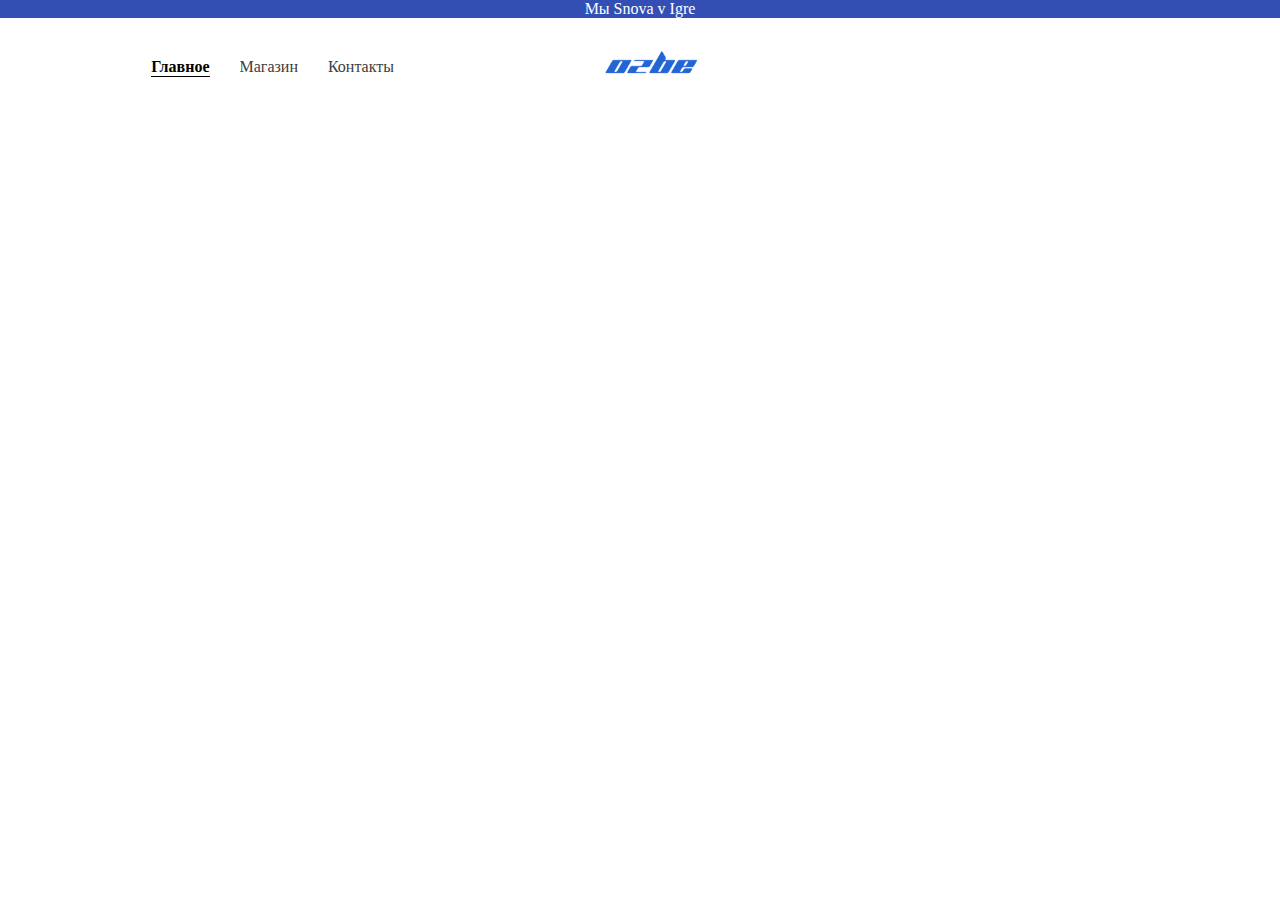
==== index.html @ 2981603e "Header page qoshdim lkn kamchililari bor hali" ====
<!DOCTYPE html>
<html lang="en">

<head>
    <meta charset="UTF-8">
    <meta name="viewport" content="width=device-width, initial-scale=1.0">
    <title>Ozbe.uz</title>
    <link rel="stylesheet" href="./assest/css/style.css">
    <link rel="stylesheet" href="./assest/css/media.css">
    <link rel="stylesheet" href="https://cdnjs.cloudflare.com/ajax/libs/font-awesome/6.1.1/css/all.min.css"
        integrity="sha512-KfkfwYDsLkIlwQp6LFnl8zNdLGxu9YAA1QvwINks4PhcElQSvqcyVLLD9aMhXd13uQjoXtEKNosOWaZqXgel0g=="
        crossorigin="anonymous" referrerpolicy="no-referrer" />
</head>

<body>

    <header>
        <div class="top_header">
            <center>
                <center><span class="prev"><i class="fa-solid fa-angle-left"></i></span> Мы Snova v Igre <span
                        class="next"><i class="fa-solid fa-angle-right"></i></span></center>
                <!-- <center>А вы?</center> -->
            </center>
        </div>

        <div class="main_header">

            <div class="nav1">
                    <a href="#" class="active">Главное</a>
                    <a href="#">Магазин</a>
                    <a href="#">Контакты</a>
            </div>

            <div class="nav2">
                <a href="#"><img src="./assest/img/logos.webp" alt=""></a>
            </div>

            <div class="nav3">
                <a href="#"><i class="fa-solid fa-magnifying-glass"></i></a>
                <a href="#"><i class="fa-solid fa-bag-shopping"></i></a>
            </div>

        </div>

    </header>



    <script src="./assest/js/main.js"></script>
</body>

</html>
---- assest/css/style.css ----
* {
    margin: 0;
    padding: 0;
    list-style: none;
    text-decoration: none;
}

header .top_header {
    background-color: #334fb4;
    color: #ffff;
}


header .main_header {
    display: flex;
    justify-content: space-around;
}

header .main_header .nav1 {
    display: flex;
    margin-left: -30px;
}

header .main_header .nav1 .active {
    color: black;
    font-weight: 600;
    border-bottom: 1px solid black;
}

header .main_header .nav1 .active:hover {
    border-bottom: 3px solid black;
}

header .main_header .nav1 a {
    color: rgb(61, 61, 61);
    margin: 40px 15px;
    font-weight: 500;
}

header .main_header .nav1 a:hover {
    color: black;
    border-bottom: 1px solid black;
}

header .main_header .nav2 img {
    width: 100px;
    margin: 25px 0 25px -140px;
}

header .main_header .nav3 a i {
    color: black;
    margin: 40px 10px;
}

header .main_header .nav3 a i:hover {
    transform: scale(1.1);
    transition: all 0.1s ease;
}
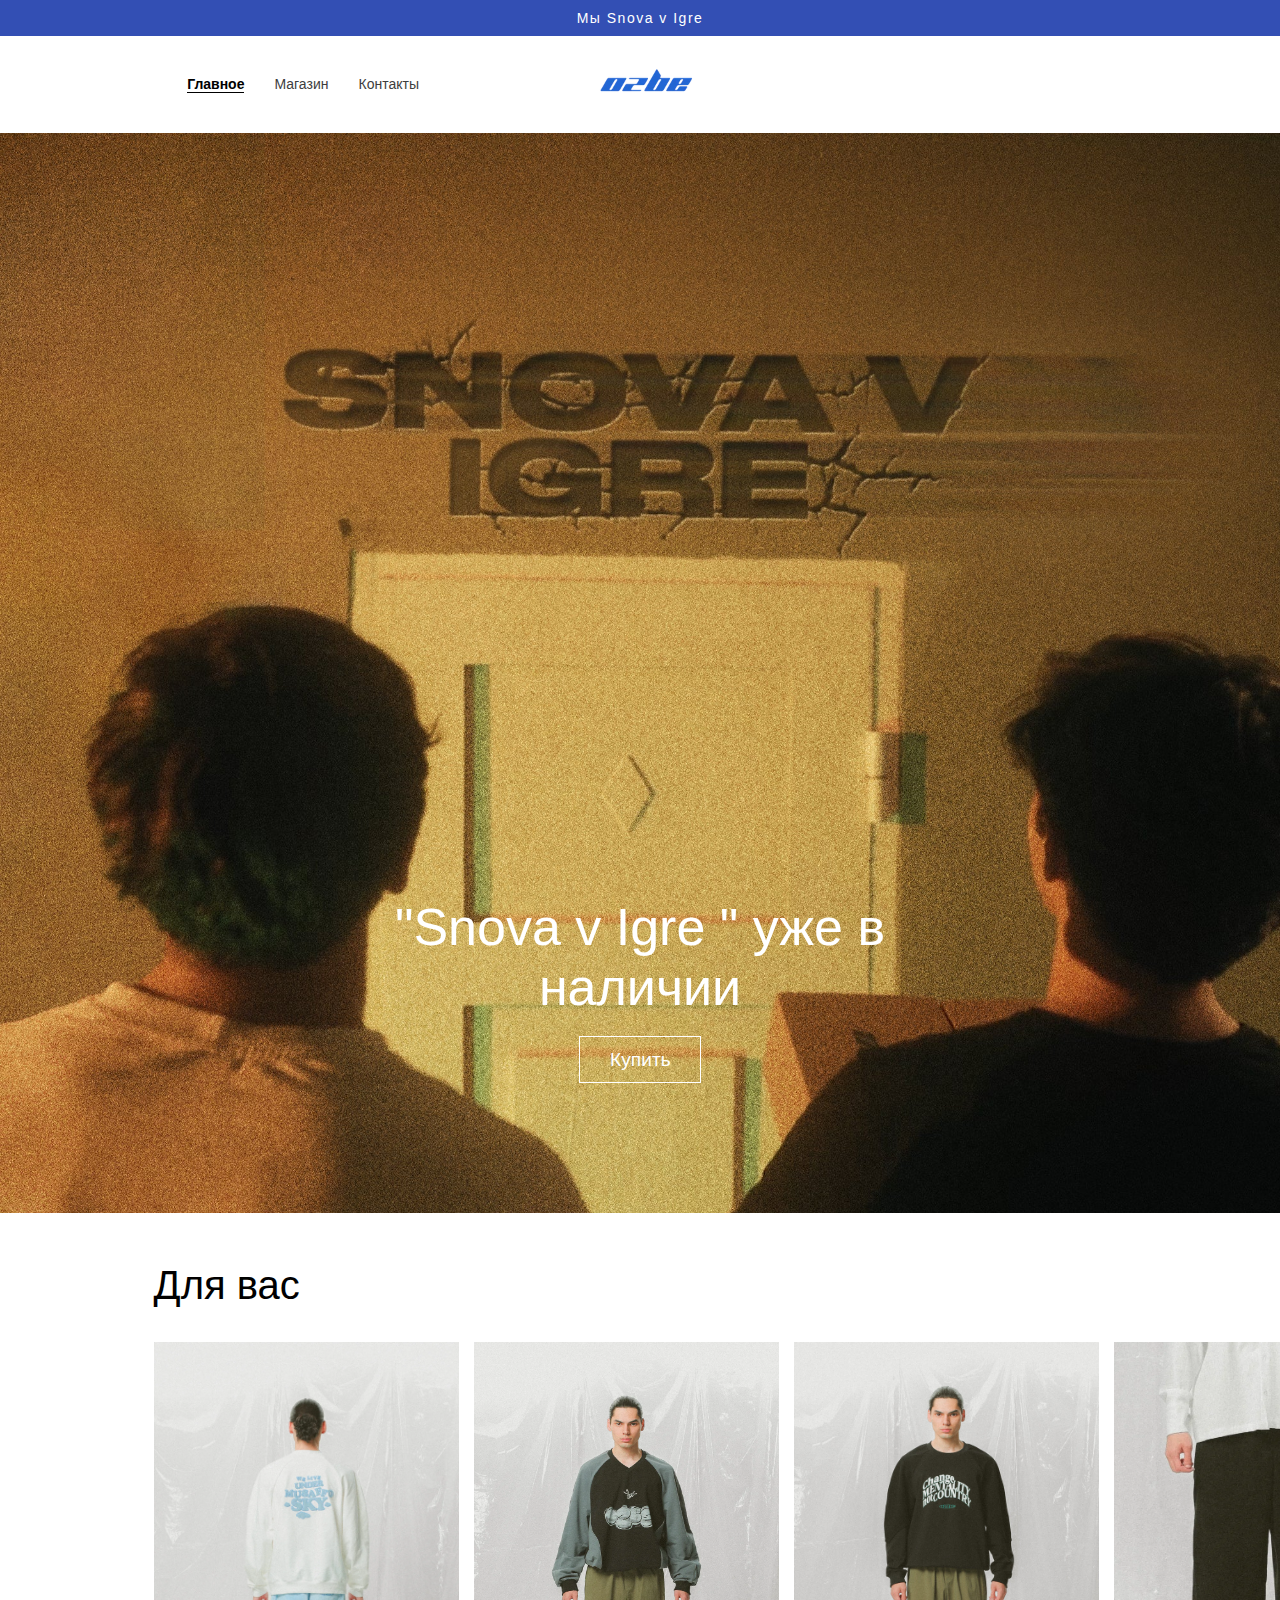
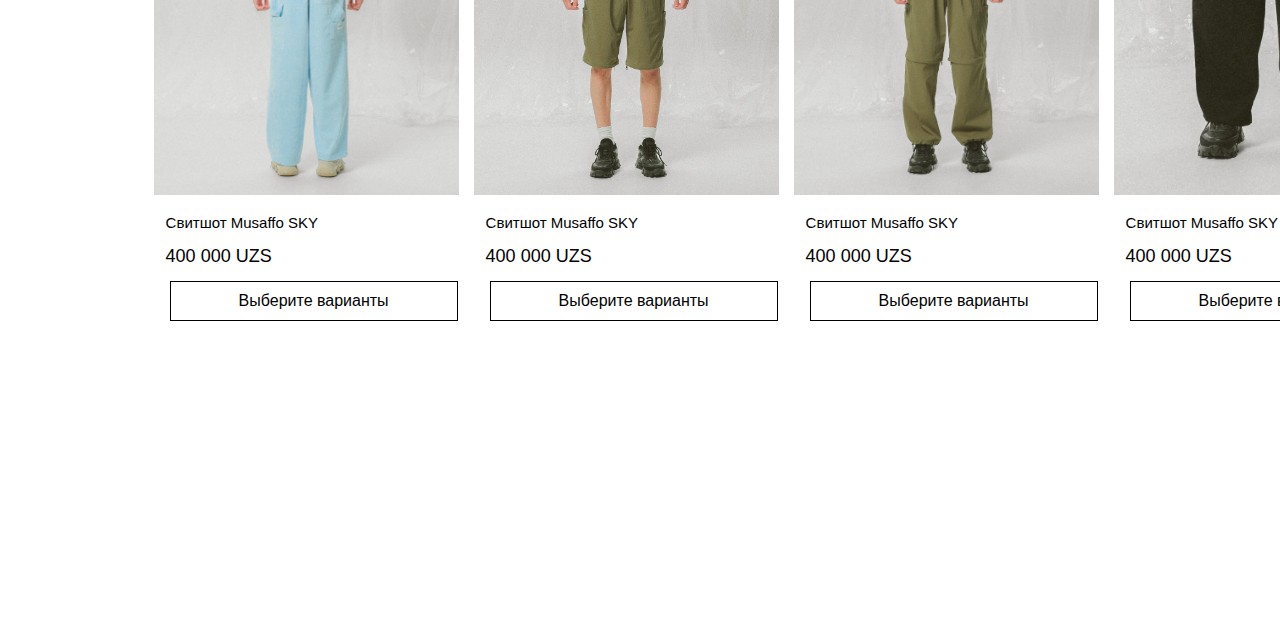
==== commit 5c965aeb: "4-chi page ni qivoman" ====
--- a/index.html
+++ b/index.html
@@ -10,25 +10,38 @@
     <link rel="stylesheet" href="https://cdnjs.cloudflare.com/ajax/libs/font-awesome/6.1.1/css/all.min.css"
         integrity="sha512-KfkfwYDsLkIlwQp6LFnl8zNdLGxu9YAA1QvwINks4PhcElQSvqcyVLLD9aMhXd13uQjoXtEKNosOWaZqXgel0g=="
         crossorigin="anonymous" referrerpolicy="no-referrer" />
+    <link rel="windows icon" href="assest/img/c3c35500111c1ac06c35140aed39b431.png" />
+
 </head>
 
 <body>
 
     <header>
         <div class="top_header">
-            <center>
-                <center><span class="prev"><i class="fa-solid fa-angle-left"></i></span> Мы Snova v Igre <span
-                        class="next"><i class="fa-solid fa-angle-right"></i></span></center>
-                <!-- <center>А вы?</center> -->
-            </center>
+            <span class="prev">
+                <i class="fa-solid fa-angle-left"></i>
+            </span>
+
+            <div class="top-header-text-one">
+                <p class="active">Мы Snova v Igre</p>
+            </div>
+
+            <div class="top-header-text-two">
+                <p>A вы ?</p>
+            </div>
+
+            <span class="next">
+                <i class="fa-solid fa-angle-right"></i>
+            </span>
+
         </div>
 
         <div class="main_header">
 
             <div class="nav1">
-                    <a href="#" class="active">Главное</a>
-                    <a href="#">Магазин</a>
-                    <a href="#">Контакты</a>
+                <a href="#" class="active">Главное</a>
+                <a href="#">Магазин</a>
+                <a href="#">Контакты</a>
             </div>
 
             <div class="nav2">
@@ -41,12 +54,242 @@
             </div>
 
         </div>
-
     </header>
 
-
+    <section>
+        <div id="zoom-img" class="parallax">
+            <!-- <img src="assest/img/OZBE.jpg" alt="" loading="lazy" srcset="assest/img/OZBE.jpg; width=375 375w" ,
+                style="object-position:51.125% 9.0%; width: 100%;"> -->
+        </div>
+
+        <div class="snova-v-igre">
+            <p>"Snova v Igre " уже в наличии </p>
+            <button>Купить</button>
+        </div>
+    </section>
+
+
+    <div class="header-section-two">
+        <p>Для вас</p>
+    </div>
+    <div class="section-two">
+
+        <div class="box-card">
+
+            <div class="cards">
+
+                <div class="card">
+
+                    <img src="assest/img/POGO-2.webp" alt="" class="hover-img1">
+                    <img src="assest/img/POGO_003.webp" alt="" class="hover-img">
+
+
+                </div>
+                <div class="card-content">
+                    <div class="card-information">
+                        <h3>
+                            <a href="#">Свитшот Musaffo SKY</a>
+                        </h3>
+                    </div>
+                    <div class="card-price">
+                        <p>400 000 UZS</p>
+                    </div>
+
+                    <a href="">
+                        <button>
+                            Выберите варианты
+                        </button>
+                    </a>
+                </div>
+
+            </div>
+
+            <div class="cards">
+
+                <div class="card">
+
+                    <img src="assest/img/POGO-17.webp" alt="" class="hover-img1">
+                    <img src="assest/img/POGO-19.webp" alt="" class="hover-img">
+
+
+                </div>
+                <div class="card-content">
+                    <div class="card-information">
+                        <h3>
+                            <a href="#">Свитшот Musaffo SKY</a>
+                        </h3>
+                    </div>
+                    <div class="card-price">
+                        <p>400 000 UZS</p>
+                    </div>
+
+                    <a href="">
+                        <button>
+                            Выберите варианты
+                        </button>
+                    </a>
+                </div>
+
+            </div>
+
+            <div class="cards">
+
+                <div class="card">
+
+                    <img src="assest/img/POGO-23.jpg" alt="" class="hover-img1">
+                    <img src="assest/img/POGO-27.jpg" alt="" class="hover-img">
+
+
+                </div>
+                <div class="card-content">
+                    <div class="card-information">
+                        <h3>
+                            <a href="#">Свитшот Musaffo SKY</a>
+                        </h3>
+                    </div>
+                    <div class="card-price">
+                        <p>400 000 UZS</p>
+                    </div>
+
+                    <a href="">
+                        <button>
+                            Выберите варианты
+                        </button>
+                    </a>
+                </div>
+
+            </div>
+
+            <div class="cards">
+
+                <div class="card">
+
+                    <img src="assest/img/IMG_7559.webp" alt="" class="hover-img1">
+                    <img src="assest/img/POGO-15_d1ec3186-ee41-4fad-b9f0-c424ceb6ce4e.jpg" alt="" class="hover-img">
+
+
+                </div>
+                <div class="card-content">
+                    <div class="card-information">
+                        <h3>
+                            <a href="#">Свитшот Musaffo SKY</a>
+                        </h3>
+                    </div>
+                    <div class="card-price">
+                        <p>400 000 UZS</p>
+                    </div>
+
+                    <a href="">
+                        <button>
+                            Выберите варианты
+                        </button>
+                    </a>
+                </div>
+
+            </div>
+
+            <div class="cards">
+
+                <div class="card">
+
+                    <img src="assest/img/IMG_7559.webp" alt="" class="hover-img1">
+                    <img src="assest/img/POGO-15_d1ec3186-ee41-4fad-b9f0-c424ceb6ce4e.jpg" alt="" class="hover-img">
+
+
+                </div>
+                <div class="card-content">
+                    <div class="card-information">
+                        <h3>
+                            <a href="#">Свитшот Musaffo SKY</a>
+                        </h3>
+                    </div>
+                    <div class="card-price">
+                        <p>400 000 UZS</p>
+                    </div>
+
+                    <a href="">
+                        <button>
+                            Выберите варианты
+                        </button>
+                    </a>
+                </div>
+
+            </div>
+
+            <div class="cards">
+
+                <div class="card">
+
+                    <img src="assest/img/POGO-2.webp" alt="" class="hover-img1">
+                    <img src="assest/img/POGO_003.webp" alt="" class="hover-img">
+
+
+                </div>
+                <div class="card-content">
+                    <div class="card-information">
+                        <h3>
+                            <a href="#">Свитшот Musaffo SKY</a>
+                        </h3>
+                    </div>
+                    <div class="card-price">
+                        <p>400 000 UZS</p>
+                    </div>
+
+                    <a href="">
+                        <button>
+                            Выберите варианты
+                        </button>
+                    </a>
+                </div>
+
+            </div>
+
+            <div class="cards">
+
+                <div class="card">
+
+                    <img src="assest/img/POGO-17.webp" alt="" class="hover-img1">
+                    <img src="assest/img/POGO-19.webp" alt="" class="hover-img">
+
+
+                </div>
+                <div class="card-content">
+                    <div class="card-information">
+                        <h3>
+                            <a href="#">Свитшот Musaffo SKY</a>
+                        </h3>
+                    </div>
+                    <div class="card-price">
+                        <p>400 000 UZS</p>
+                    </div>
+
+                    <a href="">
+                        <button>
+                            Выберите варианты
+                        </button>
+                    </a>
+                </div>
+
+            </div>
+
+        </div>
+
+     
+
+    </div>
+    
+    <div class="counter">
+        <i class="fa-solid fa-angle-left"></i>
+        <span>
+            <p>1/5</p>
+        </span>
+
+        <i class="fa-solid fa-angle-right"></i>
+    </div>
 
     <script src="./assest/js/main.js"></script>
+    <!-- <script src="https://cdnjs.cloudflare.com/ajax/libs/jquery/3.4.1/jquery.min.js"></script> -->
+
 </body>
 
 </html>--- a/assest/css/style.css
+++ b/assest/css/style.css
@@ -1,19 +1,73 @@
+
 * {
     margin: 0;
     padding: 0;
     list-style: none;
     text-decoration: none;
-}
-
+    font-family: Montserrat, sans-serif;
+    box-sizing: border-box;
+}
 header .top_header {
     background-color: #334fb4;
     color: #ffff;
-}
-
+    padding: 10px;
+    position:sticky;
+    top: 0;
+    z-index: 1001;
+    display: flex;
+    align-items: center;
+    justify-content: center;
+    position: relative;
+}
+.top-header-text-one{
+    font-size: 14px;
+    letter-spacing: 1.5px;
+    font-weight: 100;
+    display: block;
+}
+.top-header-text-one.active{
+    transition: all 0.50s ease-in;
+    display: block;
+}
+
+.top-header-text-two{
+    display: none;
+    font-size: 14px;
+    letter-spacing: 1.5px;
+    
+}
+.top-header-text-two.active{
+    display: block;
+    transition: all 0.50s ease-in
+}
+
+.top_header span i{
+    font-size: 12px;
+    color: gray;
+    padding: 10px;
+    padding-top: 0;
+    padding-bottom: 0;
+}
+.prev{
+    position: absolute;
+    left: 35%;
+}
+.next{
+    position: absolute;
+    right:35%;
+}
+.top_header span i:hover{
+    cursor: pointer;
+    scale: 1.2;
+    color: #fff;
+    transition: all 0.3s ease;
+}
 
 header .main_header {
     display: flex;
     justify-content: space-around;
+    font-size: 14px;
+    padding: 0px 4%;
 }
 
 header .main_header .nav1 {
@@ -27,9 +81,9 @@
     border-bottom: 1px solid black;
 }
 
-header .main_header .nav1 .active:hover {
+/* header .main_header .nav1 .active:hover {
     border-bottom: 3px solid black;
-}
+} */
 
 header .main_header .nav1 a {
     color: rgb(61, 61, 61);
@@ -55,4 +109,175 @@
 header .main_header .nav3 a i:hover {
     transform: scale(1.1);
     transition: all 0.1s ease;
-}+}
+
+section{
+    width: 100%;
+    height: 120vh;
+    display: block;
+    position: relative;
+    overflow: hidden;
+    background :linear-gradient(#323030 #363535);
+}
+.parallax{
+    width: 100%;
+    height: 100%;
+    background: url("../img/OZBE.jpg");
+    background-position: top;
+    background-size: cover;
+}
+.parallax img{
+    position: absolute;
+    top: 0;
+    left: 0;    
+}
+.snova-v-igre{
+    position: absolute;
+    bottom: 12%;
+    left: 50%;
+    transform: translateX(-50%);
+    display: block;
+    text-align: center;
+}
+.snova-v-igre p{
+    color: #ffff;
+    font-size: 52px;
+    font-family: Montserrat, sans-serif;
+    font-weight: 100;
+    margin-bottom: 3%;
+}
+.snova-v-igre button{
+    width: 122px;
+    height: 47px;   
+    padding-left: 30px;
+    padding-right: 30px;
+    background: transparent;
+    border: 1px solid #fff;
+    color: #fff;
+    font-size: 1.2rem;
+    cursor: pointer;
+}
+.snova-v-igre button:hover{
+    border: 3px solid #fff;;
+}
+.section-two{
+    width: 100%;
+    height: 100vh;
+    color:#000;
+    padding: 10px 0 0 12%;
+    scrollbar-width: none;
+    overflow-x: scroll;
+}
+.header-section-two p{
+    padding: 10px 0 0 12%;
+    font-size: 2.5rem;
+    margin-bottom: 1.5rem;
+    margin-top: 2.5rem;
+}
+
+.box-card{
+    width: 100%;
+    display: grid;
+    grid-template-columns: repeat(7,1fr);
+}
+.card{
+    position: relative;
+    width: 305px;
+    height: 453px;
+    left: 0;
+    top: 0;
+    overflow: hidden;
+
+}
+ .card img{
+    width: 100%;
+    transition: all linear 0.2s;
+    overflow: hidden;
+
+} 
+
+.hover-img{
+    position: absolute;
+    top: 0;
+    left: 0%;
+    opacity: 0;
+    /* display: none; */
+}
+.card:hover .hover-img1{
+    opacity: 0;
+}
+.cards:hover img.hover-img{
+    /* display: block; */
+    opacity: 1;
+    transform: scale(1.08);
+    cursor: pointer;
+} 
+.cards{
+    width: 320px;
+    height: auto;
+    /* background-color: #323030; */
+    display: inline-block;
+}
+.card-content{
+    width: 100%;
+    color: #000;
+    grid-template-rows: max-content minmax(0,1fr) max-content auto;
+    text-align: center;
+}
+.card-information ,
+.card-price{
+    padding: 0 12px;
+}
+.card-information h3,
+.card-information a{
+    font-size: 15px;
+    color: #000;
+    font-weight: 100;
+    padding: 0;
+    margin: 0;
+    text-align: left;
+    margin-top: 1.2rem;
+}
+.card-price p{
+    line-height: 50px;
+    font-size: 18px;
+    padding: 0;
+    margin: 0;
+    text-align: left;
+
+}
+.card-content button{
+    width: 90%;
+    padding: 10px;
+    color: #000;
+    cursor: pointer;
+    font-size: 16px;
+    background: transparent;
+    border: 1px solid #000;
+}
+.cards:hover {
+    cursor: pointer;
+}
+.cards:hover .card-information h3 a{
+    text-decoration:underline !important;
+}
+.card-content button:hover{
+    border: 2px solid #000;
+}
+.counter{
+    display: flex;
+    align-items: center;
+    left: 38%;
+    font-size: 14px;
+    position: absolute;
+    top: 0;
+}
+.counter i{
+    color: #ccc;
+    font-size: 12px;
+}
+.counter p{
+    color: #8e8d8d;
+    margin-left: 40px;
+    margin-right: 40px;
+}
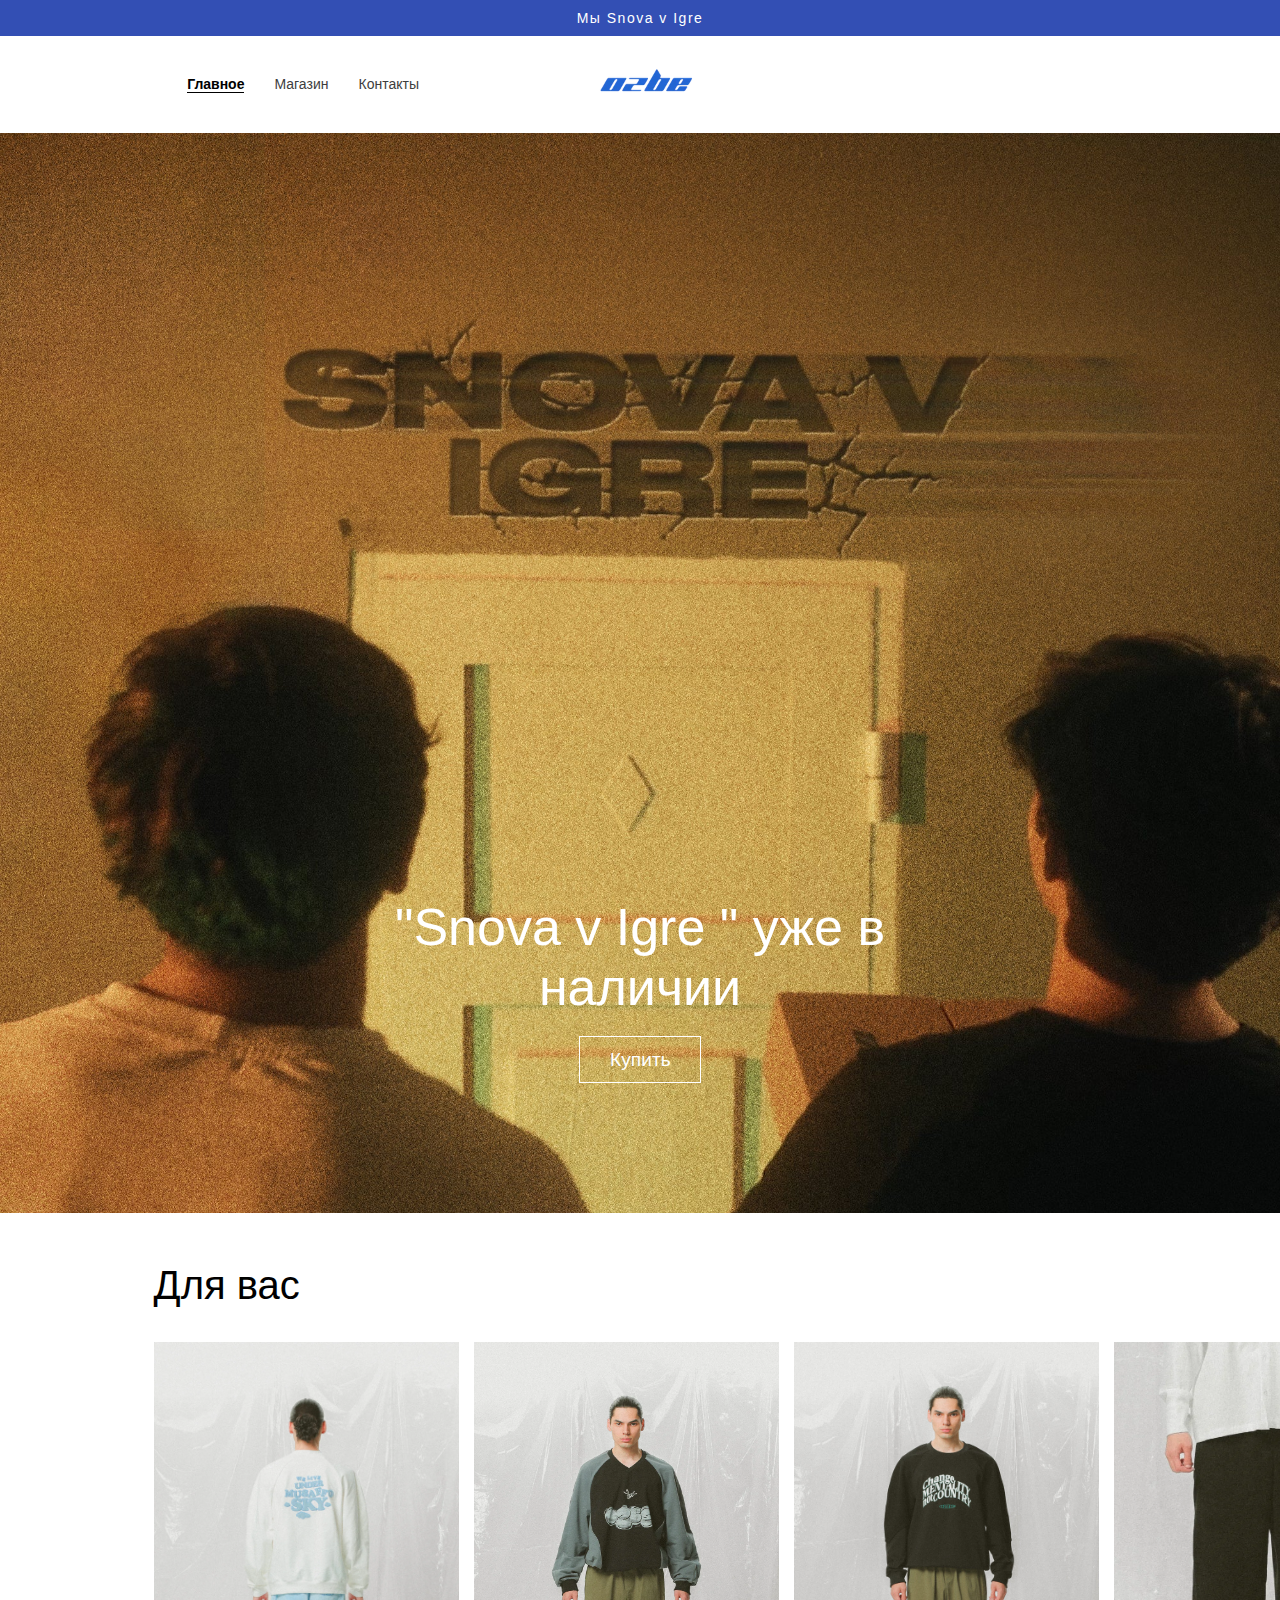
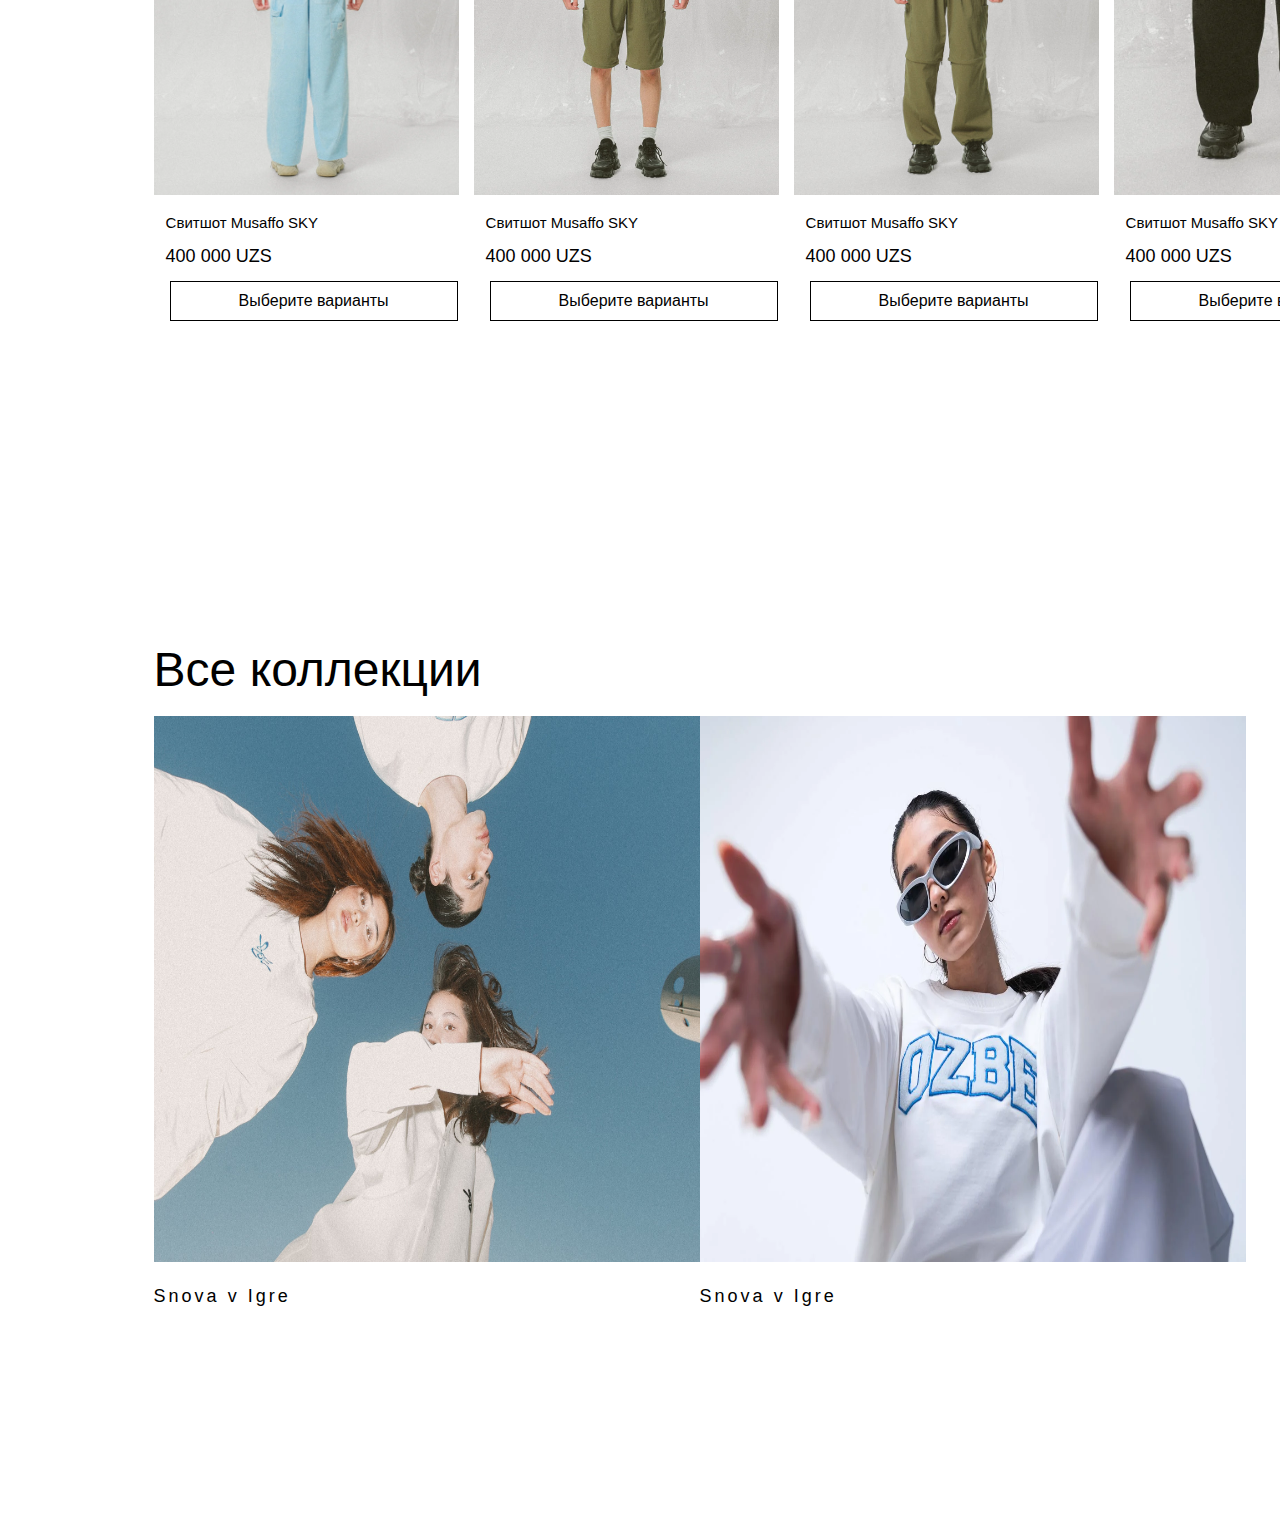
==== commit 77a1de17: "4-chi page ni qilib bo'ldim" ====
--- a/index.html
+++ b/index.html
@@ -37,7 +37,6 @@
         </div>
 
         <div class="main_header">
-
             <div class="nav1">
                 <a href="#" class="active">Главное</a>
                 <a href="#">Магазин</a>
@@ -273,18 +272,39 @@
             </div>
 
         </div>
-
-     
-
+        
     </div>
     
-    <div class="counter">
-        <i class="fa-solid fa-angle-left"></i>
-        <span>
-            <p>1/5</p>
-        </span>
-
-        <i class="fa-solid fa-angle-right"></i>
+    <div class="section-three">
+        <h1>Все коллекции </h1>
+        <div class="img-sections">
+
+            
+        <div class="left-section">
+            
+            <div class="section-three-img">
+                <img src="assest/img/POGO-18_2.jpg" alt="image">
+            </div>
+            <a href="#">
+                <span>Snova v Igre</span> 
+                <i class="fa-solid fa-angle-right"></i>
+            </a>    
+        </div>
+
+        <div class="right-section">
+            
+            <div class="section-three-img">
+                <img src="assest/img/custom_resized.webp" alt="image">
+            </div>
+
+            <a href="#">
+                <span>Snova v Igre</span> 
+                <i class="fa-solid fa-angle-right"></i>
+                
+            </a>    
+        </div>
+    </div>
+
     </div>
 
     <script src="./assest/js/main.js"></script>
--- a/assest/css/style.css
+++ b/assest/css/style.css
@@ -1,4 +1,3 @@
-
 * {
     margin: 0;
     padding: 0;
@@ -7,56 +6,66 @@
     font-family: Montserrat, sans-serif;
     box-sizing: border-box;
 }
+
+.main_header{
+    position: sticky;
+    top: 0;
+    z-index: 1001;
+    background: #fff;
+}
+
 header .top_header {
     background-color: #334fb4;
     color: #ffff;
     padding: 10px;
-    position:sticky;
-    top: 0;
-    z-index: 1001;
     display: flex;
     align-items: center;
     justify-content: center;
-    position: relative;
-}
-.top-header-text-one{
+}
+
+.top-header-text-one {
     font-size: 14px;
     letter-spacing: 1.5px;
     font-weight: 100;
     display: block;
 }
-.top-header-text-one.active{
+
+.top-header-text-one.active {
     transition: all 0.50s ease-in;
     display: block;
 }
 
-.top-header-text-two{
+.top-header-text-two {
     display: none;
     font-size: 14px;
     letter-spacing: 1.5px;
-    
-}
-.top-header-text-two.active{
+
+}
+
+.top-header-text-two.active {
     display: block;
     transition: all 0.50s ease-in
 }
 
-.top_header span i{
+.top_header span i {
     font-size: 12px;
     color: gray;
     padding: 10px;
     padding-top: 0;
     padding-bottom: 0;
 }
-.prev{
+
+.prev {
     position: absolute;
     left: 35%;
 }
-.next{
-    position: absolute;
-    right:35%;
-}
-.top_header span i:hover{
+
+.next {
+    position: absolute;
+    right: 35%;
+}
+
+.top_header span i:hover {
     cursor: pointer;
     scale: 1.2;
     color: #fff;
@@ -111,27 +120,31 @@
     transition: all 0.1s ease;
 }
 
-section{
+section {
     width: 100%;
     height: 120vh;
     display: block;
     position: relative;
     overflow: hidden;
-    background :linear-gradient(#323030 #363535);
-}
-.parallax{
+    background: linear-gradient(#323030 #363535);
+}
+
+.parallax {
     width: 100%;
     height: 100%;
     background: url("../img/OZBE.jpg");
     background-position: top;
     background-size: cover;
-}
-.parallax img{
+    z-index: -99;
+}
+
+.parallax img {
     position: absolute;
     top: 0;
-    left: 0;    
-}
-.snova-v-igre{
+    left: 0;
+}
+
+.snova-v-igre {
     position: absolute;
     bottom: 12%;
     left: 50%;
@@ -139,16 +152,18 @@
     display: block;
     text-align: center;
 }
-.snova-v-igre p{
+
+.snova-v-igre p {
     color: #ffff;
     font-size: 52px;
     font-family: Montserrat, sans-serif;
     font-weight: 100;
     margin-bottom: 3%;
 }
-.snova-v-igre button{
+
+.snova-v-igre button {
     width: 122px;
-    height: 47px;   
+    height: 47px;
     padding-left: 30px;
     padding-right: 30px;
     background: transparent;
@@ -157,30 +172,35 @@
     font-size: 1.2rem;
     cursor: pointer;
 }
-.snova-v-igre button:hover{
-    border: 3px solid #fff;;
-}
-.section-two{
+
+.snova-v-igre button:hover {
+    border: 3px solid #fff;
+    ;
+}
+
+.section-two {
     width: 100%;
     height: 100vh;
-    color:#000;
+    color: #000;
     padding: 10px 0 0 12%;
     scrollbar-width: none;
     overflow-x: scroll;
 }
-.header-section-two p{
+
+.header-section-two p {
     padding: 10px 0 0 12%;
     font-size: 2.5rem;
     margin-bottom: 1.5rem;
     margin-top: 2.5rem;
 }
 
-.box-card{
+.box-card {
     width: 100%;
     display: grid;
-    grid-template-columns: repeat(7,1fr);
-}
-.card{
+    grid-template-columns: repeat(7, 1fr);
+}
+
+.card {
     position: relative;
     width: 305px;
     height: 453px;
@@ -189,47 +209,54 @@
     overflow: hidden;
 
 }
- .card img{
+
+.card img {
     width: 100%;
     transition: all linear 0.2s;
     overflow: hidden;
 
-} 
-
-.hover-img{
+}
+
+.hover-img {
     position: absolute;
     top: 0;
     left: 0%;
     opacity: 0;
     /* display: none; */
 }
-.card:hover .hover-img1{
+
+.card:hover .hover-img1 {
     opacity: 0;
 }
-.cards:hover img.hover-img{
+
+.cards:hover img.hover-img {
     /* display: block; */
     opacity: 1;
     transform: scale(1.08);
     cursor: pointer;
-} 
-.cards{
+}
+
+.cards {
     width: 320px;
     height: auto;
     /* background-color: #323030; */
     display: inline-block;
 }
-.card-content{
-    width: 100%;
-    color: #000;
-    grid-template-rows: max-content minmax(0,1fr) max-content auto;
+
+.card-content {
+    width: 100%;
+    color: #000;
+    grid-template-rows: max-content minmax(0, 1fr) max-content auto;
     text-align: center;
 }
-.card-information ,
-.card-price{
+
+.card-information,
+.card-price {
     padding: 0 12px;
 }
+
 .card-information h3,
-.card-information a{
+.card-information a {
     font-size: 15px;
     color: #000;
     font-weight: 100;
@@ -238,7 +265,8 @@
     text-align: left;
     margin-top: 1.2rem;
 }
-.card-price p{
+
+.card-price p {
     line-height: 50px;
     font-size: 18px;
     padding: 0;
@@ -246,7 +274,8 @@
     text-align: left;
 
 }
-.card-content button{
+
+.card-content button {
     width: 90%;
     padding: 10px;
     color: #000;
@@ -255,29 +284,83 @@
     background: transparent;
     border: 1px solid #000;
 }
+
 .cards:hover {
     cursor: pointer;
 }
-.cards:hover .card-information h3 a{
-    text-decoration:underline !important;
-}
-.card-content button:hover{
+
+.cards:hover .card-information h3 a {
+    text-decoration: underline !important;
+}
+
+.card-content button:hover {
     border: 2px solid #000;
 }
-.counter{
-    display: flex;
-    align-items: center;
-    left: 38%;
-    font-size: 14px;
-    position: absolute;
-    top: 0;
-}
-.counter i{
-    color: #ccc;
-    font-size: 12px;
-}
-.counter p{
-    color: #8e8d8d;
-    margin-left: 40px;
-    margin-right: 40px;
-}
+
+.section-three {
+    width: 100%;
+    height: 100vh;
+    padding: 10px 12%;
+}
+
+.img-sections {
+    display: grid;
+    grid-template-columns: repeat(2, 1fr);
+    justify-content: space-evenly;
+}
+
+.section-three h1 {
+    margin-bottom: 1.2rem;
+    font-size: 48px;
+    font-weight: 100;
+}
+
+.left-section {
+    width: 100%;
+    display: block;
+}
+
+.section-three-img {
+    width: 546px;
+    height: 546px;
+    overflow: hidden;
+    margin-bottom: 1.5rem;
+}
+
+.section-three-img img {
+    width: 100%;
+    height: 100%;
+    scale: 1.3;
+    transition: all .3s ease;
+}
+.left-section a{
+    color: #000;
+    letter-spacing: 3px;
+    font-size: 18px;
+    font-family: Verdana, Geneva, Tahoma, sans-serif;
+}
+
+.right-section a{
+    color: #000;
+    letter-spacing: 3px;
+    font-size: 18px;
+    font-family: Verdana, Geneva, Tahoma, sans-serif;
+}
+.left-section:hover .section-three-img img:nth-child(1) {
+    scale: 1.36;
+    transition: all linear .5s;
+    cursor: pointer;
+}
+.right-section:hover .section-three-img img:nth-child(1) {
+    scale: 1.36;
+    transition: all linear .5s;
+    cursor: pointer;
+}
+.right-section:hover .fa-solid {
+    transition: all ease .5s;
+    transform: translateX(5px);
+}
+.left-section:hover .fa-solid {
+    transition: all ease .5s;
+    transform: translateX(5px);
+}
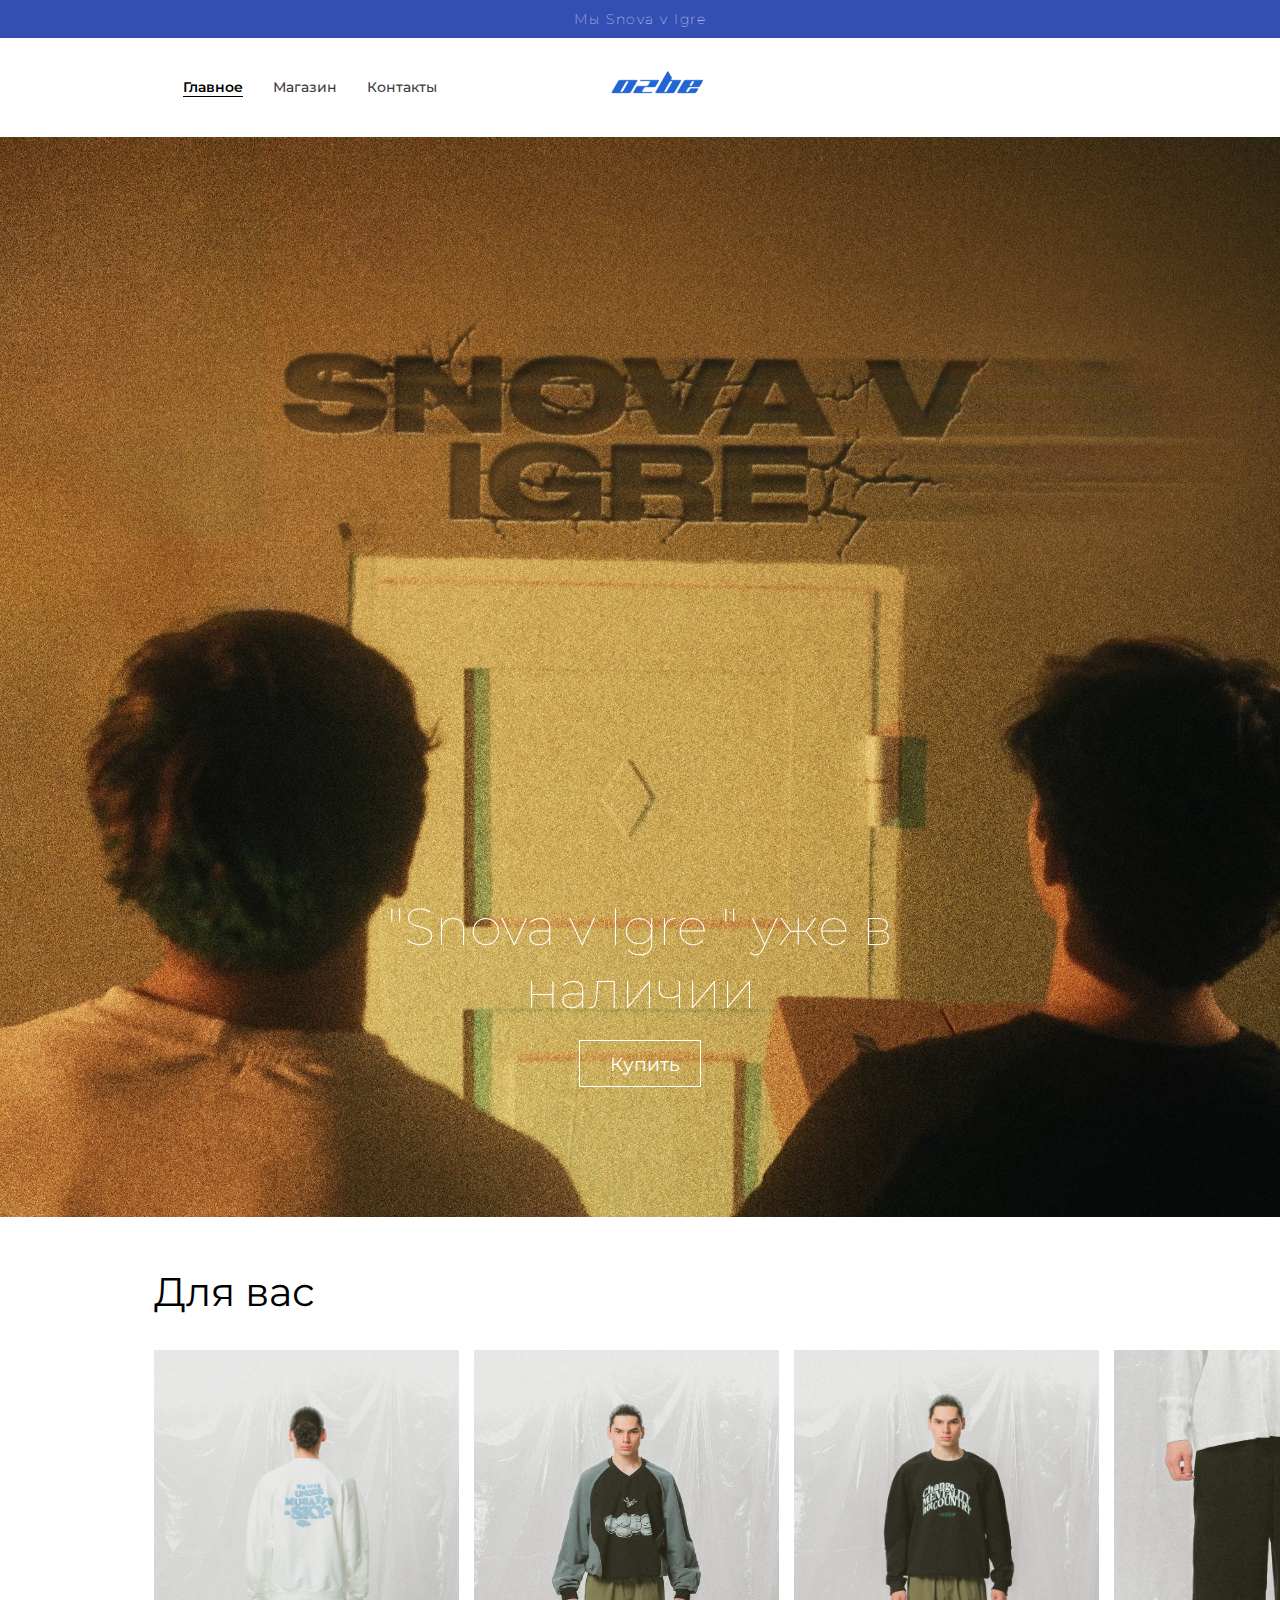
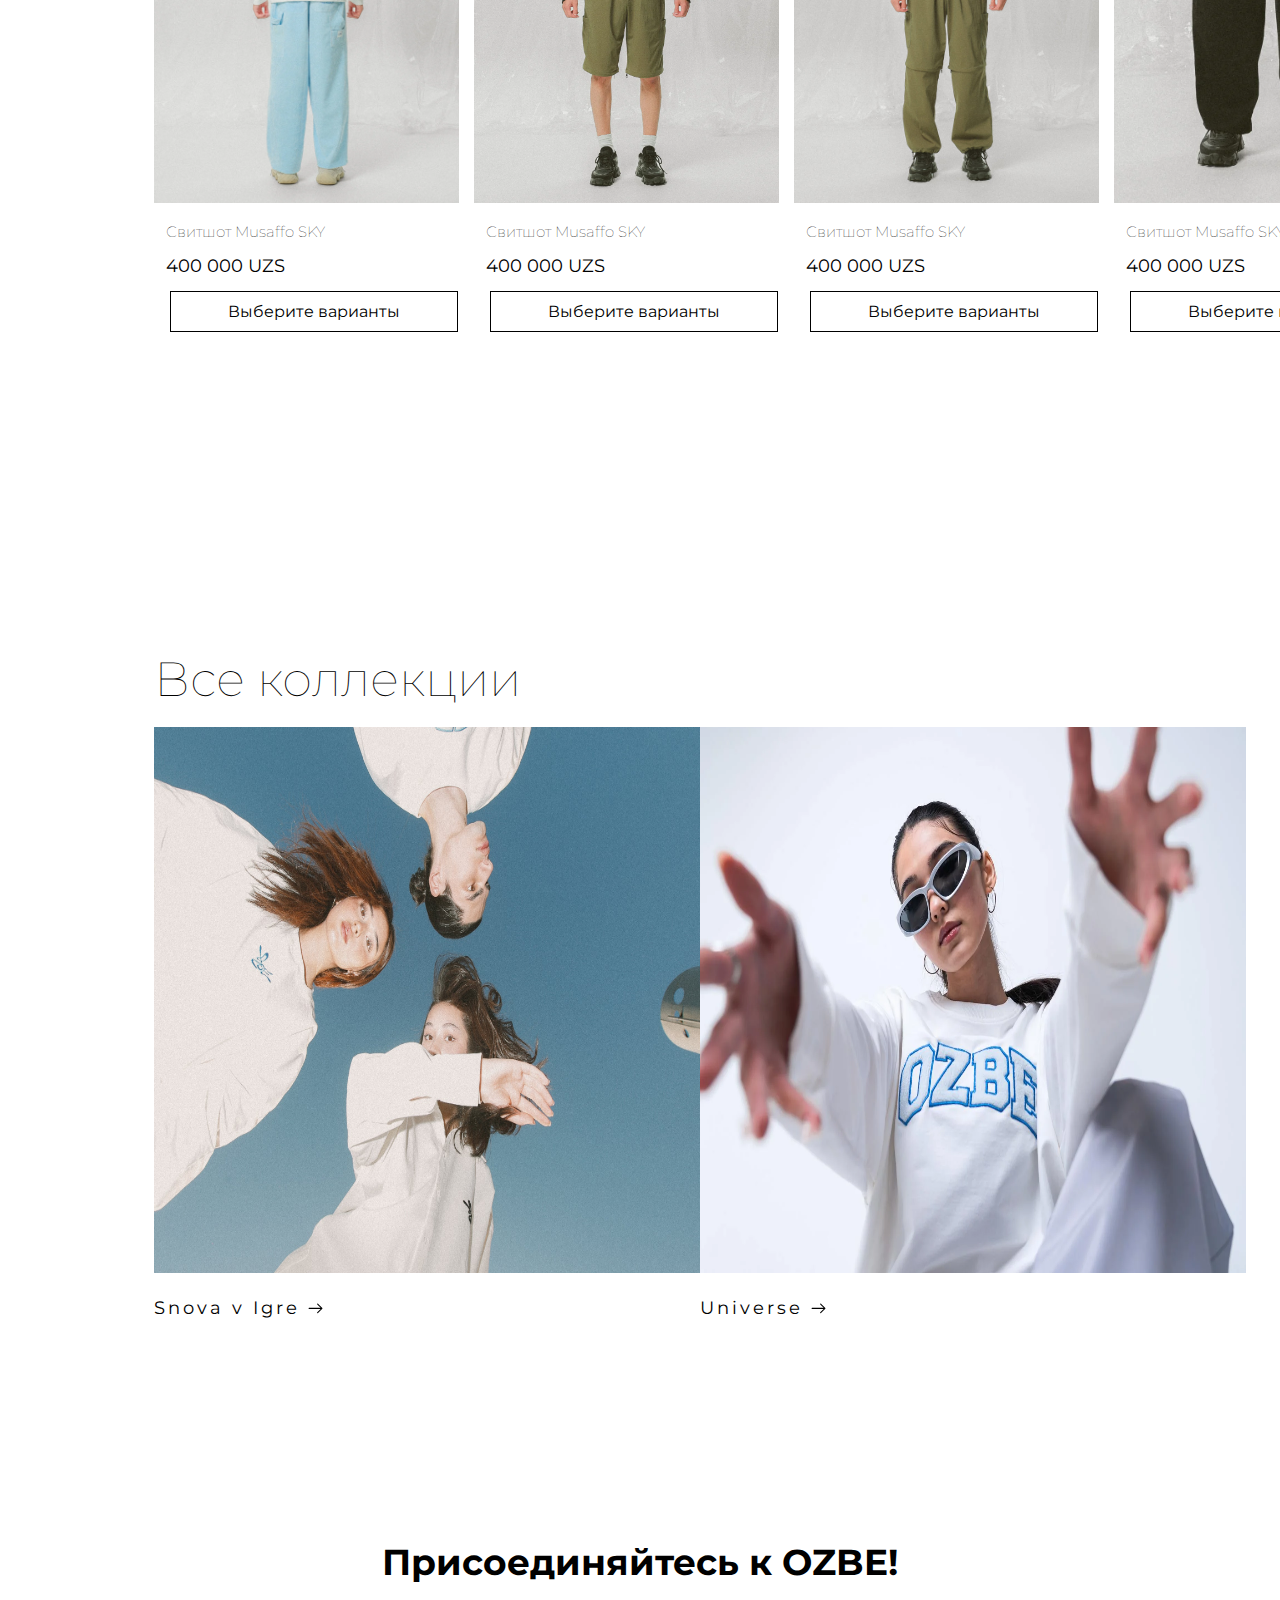
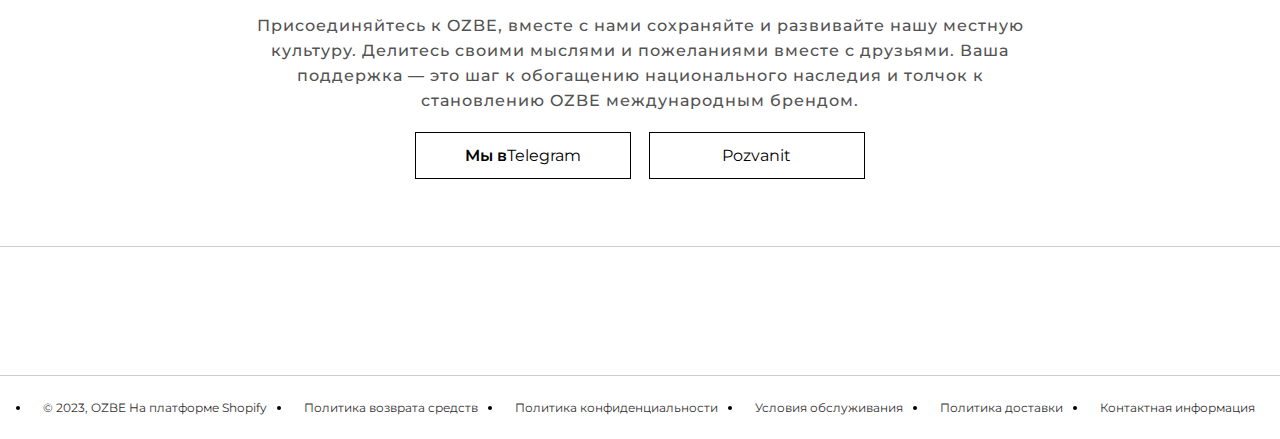
==== commit 5ad7db79: "page la tugadi endi media qilishi kerak." ====
--- a/index.html
+++ b/index.html
@@ -4,7 +4,7 @@
 <head>
     <meta charset="UTF-8">
     <meta name="viewport" content="width=device-width, initial-scale=1.0">
-    <title>Ozbe.uz</title>
+    <title>OZBE</title>
     <link rel="stylesheet" href="./assest/css/style.css">
     <link rel="stylesheet" href="./assest/css/media.css">
     <link rel="stylesheet" href="https://cdnjs.cloudflare.com/ajax/libs/font-awesome/6.1.1/css/all.min.css"
@@ -272,41 +272,101 @@
             </div>
 
         </div>
-        
-    </div>
-    
+
+    </div>
+
     <div class="section-three">
         <h1>Все коллекции </h1>
         <div class="img-sections">
 
+
+            <div class="left-section">
+
+                <div class="section-three-img">
+                    <img src="assest/img/POGO-18_2.jpg" alt="image">
+                </div>
+                <a href="#">
+                    <span>Snova v Igre</span>
+                    <svg viewBox="0 0 14 10" fill="none" aria-hidden="true" focusable="false" class="icon icon-arrow"
+                        xmlns="http://www.w3.org/2000/svg">
+                        <path fill-rule="evenodd" clip-rule="evenodd"
+                            d="M8.537.808a.5.5 0 01.817-.162l4 4a.5.5 0 010 .708l-4 4a.5.5 0 11-.708-.708L11.793 5.5H1a.5.5 0 010-1h10.793L8.646 1.354a.5.5 0 01-.109-.546z"
+                            fill="currentColor">
+                        </path>
+                    </svg>
+                </a>
+            </div>
+
+            <div class="right-section">
+
+                <div class="section-three-img">
+                    <img src="assest/img/custom_resized.webp" alt="image">
+                </div>
+
+                <a href="#">
+                    <span> Universe </span>
+                    <svg viewBox="0 0 14 10" fill="none" aria-hidden="true" focusable="false" class="icon icon-arrow"
+                        xmlns="http://www.w3.org/2000/svg">
+                        <path fill-rule="evenodd" clip-rule="evenodd"
+                            d="M8.537.808a.5.5 0 01.817-.162l4 4a.5.5 0 010 .708l-4 4a.5.5 0 11-.708-.708L11.793 5.5H1a.5.5 0 010-1h10.793L8.646 1.354a.5.5 0 01-.109-.546z"
+                            fill="currentColor">
+                        </path>
+                    </svg>
+                </a>
+            </div>
+        </div>
+
+    </div>
+
+    <div class="section-four">
+        <center>
+
+            <div class="header-text">
+                <h1>Присоединяйтесь к OZBE! </h1>
+            </div>
+
+            <div class="text-ozbe">
+                <p>
+                    Присоединяйтесь к OZBE, вместе с нами сохраняйте и развивайте нашу местную культуру. Делитесь своими
+                    мыслями и пожеланиями вместе с друзьями.
+                    Ваша поддержка — это шаг к обогащению национального наследия и толчок к становлению OZBE
+                    международным брендом.
+                </p>
+            </div>
+
+            <div class="btn-ozbe">
+                <a href="#">
+                    <span>
+                        Mы в
+                    </span>
+                     Telegram
+                </a>
+                
+                <a href="#">
+                    Pozvanit
+                </a>
+                
+            </div>
             
-        <div class="left-section">
-            
-            <div class="section-three-img">
-                <img src="assest/img/POGO-18_2.jpg" alt="image">
-            </div>
-            <a href="#">
-                <span>Snova v Igre</span> 
-                <i class="fa-solid fa-angle-right"></i>
-            </a>    
-        </div>
-
-        <div class="right-section">
-            
-            <div class="section-three-img">
-                <img src="assest/img/custom_resized.webp" alt="image">
-            </div>
-
-            <a href="#">
-                <span>Snova v Igre</span> 
-                <i class="fa-solid fa-angle-right"></i>
-                
-            </a>    
-        </div>
-    </div>
-
-    </div>
-
+        </center>
+
+    </div>
+    <div class="future">
+        <div class="icons">
+            <i class=" 	fab fa-instagram"></i>
+            <i class="fa-brands fa-tiktok"></i>
+        </div>
+    </div>
+    <div class="link">
+        <ul>
+            <li><a href="#"> © 2023, OZBE На платформе Shopify </a></li>
+            <li><a href="#"> Политика возврата средств </a></li>
+            <li><a href="#"> Политика конфиденциальности </a></li>
+            <li><a href="#"> Условия обслуживания</a></li>
+            <li><a href="#"> Политика доставки  </a></li>
+            <li><a href="#"> Контактная информация</a></li>
+        </ul>
+    </div>
     <script src="./assest/js/main.js"></script>
     <!-- <script src="https://cdnjs.cloudflare.com/ajax/libs/jquery/3.4.1/jquery.min.js"></script> -->
 
--- a/assest/css/style.css
+++ b/assest/css/style.css
@@ -1,19 +1,18 @@
+  @import url('https://fonts.googleapis.com/css2?family=Montserrat&family=Tilt+Neon&display=swap');
 * {
     margin: 0;
     padding: 0;
-    list-style: none;
+    /* list-style: none; */
     text-decoration: none;
-    font-family: Montserrat, sans-serif;
     box-sizing: border-box;
-}
-
-.main_header{
+    font-family: 'Montserrat', sans-serif;
+}
+header{
     position: sticky;
     top: 0;
     z-index: 1001;
-    background: #fff;
-}
-
+    background-color: #fff;
+}
 header .top_header {
     background-color: #334fb4;
     color: #ffff;
@@ -21,6 +20,7 @@
     display: flex;
     align-items: center;
     justify-content: center;
+   
 }
 
 .top-header-text-one {
@@ -186,7 +186,9 @@
     scrollbar-width: none;
     overflow-x: scroll;
 }
-
+.section-two::-webkit-scrollbar{
+    display: none;
+}
 .header-section-two p {
     padding: 10px 0 0 12%;
     font-size: 2.5rem;
@@ -333,6 +335,11 @@
     scale: 1.3;
     transition: all .3s ease;
 }
+.left-section svg ,
+.right-section svg{
+    transition: all ease .5s;
+    width: 15px;
+}
 .left-section a{
     color: #000;
     letter-spacing: 3px;
@@ -346,21 +353,107 @@
     font-size: 18px;
     font-family: Verdana, Geneva, Tahoma, sans-serif;
 }
-.left-section:hover .section-three-img img:nth-child(1) {
-    scale: 1.36;
-    transition: all linear .5s;
-    cursor: pointer;
-}
-.right-section:hover .section-three-img img:nth-child(1) {
-    scale: 1.36;
-    transition: all linear .5s;
-    cursor: pointer;
-}
-.right-section:hover .fa-solid {
-    transition: all ease .5s;
+.left-section:hover .section-three-img img{
+    transform: scale(1.1);
+    transition: all linear .3s;
+    cursor: pointer;
+}
+.right-section:hover .section-three-img img{
+    transform: scale(1.1);
+    transition: all linear .3s;
+    cursor: pointer;
+}
+.left-section:hover svg,
+.right-section:hover svg  {
+    transition: all ease .3s;
     transform: translateX(5px);
 }
-.left-section:hover .fa-solid {
-    transition: all ease .5s;
-    transform: translateX(5px);
-}
+.section-four{
+    width: 100%;
+    /* height: 50vh; */
+    display: flex;
+    flex-wrap: wrap;
+    padding-bottom: 4.2rem;
+}
+.header-text{
+    font-size: 18px;
+    font-weight: 100;
+    font-size: "Montserrat", sans-serif;
+    margin-bottom: 1.8rem;
+}
+.text-ozbe{
+    width: 60%;
+    color: #545353;
+    font-weight: 500;
+    letter-spacing: 1px;
+    line-height: 25px;
+}
+
+.btn-ozbe{
+    width: 450px;
+    height: 47px;
+    display: grid;
+    grid-template-columns: repeat(2,1fr);
+    text-align: center;
+    border: 1px soldi #000 ;
+    margin-top: 1.2rem;
+    gap: 1.1rem;
+}
+
+.btn-ozbe a{
+    display: flex;
+    align-items: center;
+    justify-content: center;
+    width: 100%;
+    height: 100%;
+    border: 1px solid #000;
+    padding-left: 10px;
+    padding-right: 10px;
+    color: #000;
+}
+.btn-ozbe a:hover{
+    border: 3px solid #000;
+}
+.btn-ozbe a span{
+    font-weight: 600;
+}
+.future{
+    width: 100%;
+    height: 100%;
+    display: flex;
+    align-items: center;
+    justify-content: center;
+    padding-top: 4rem;
+    padding-bottom: 4rem;
+    border-bottom: 1px solid #ccc;
+    border-top: 1px solid #ccc;
+}
+.icons{
+    display: grid;
+    grid-template-columns: repeat(2,1fr);
+    gap: 2rem;
+    font-size: 20px;
+}
+.icons i:hover {
+    transform: scale(1.1);
+    cursor: pointer;
+}
+.link{
+    width: 100%;
+    display: flex;
+    align-items: center;
+    justify-content: center;
+    margin-top: 1.5rem;
+    margin-bottom: 1.5rem;
+}
+.link ul{
+    display: flex;
+    align-items: center;
+    justify-content: space-between;
+    font-size: 12px;
+    list-style:inside;
+}
+.link ul li a{
+    color: #323030;
+    padding: 10px;
+}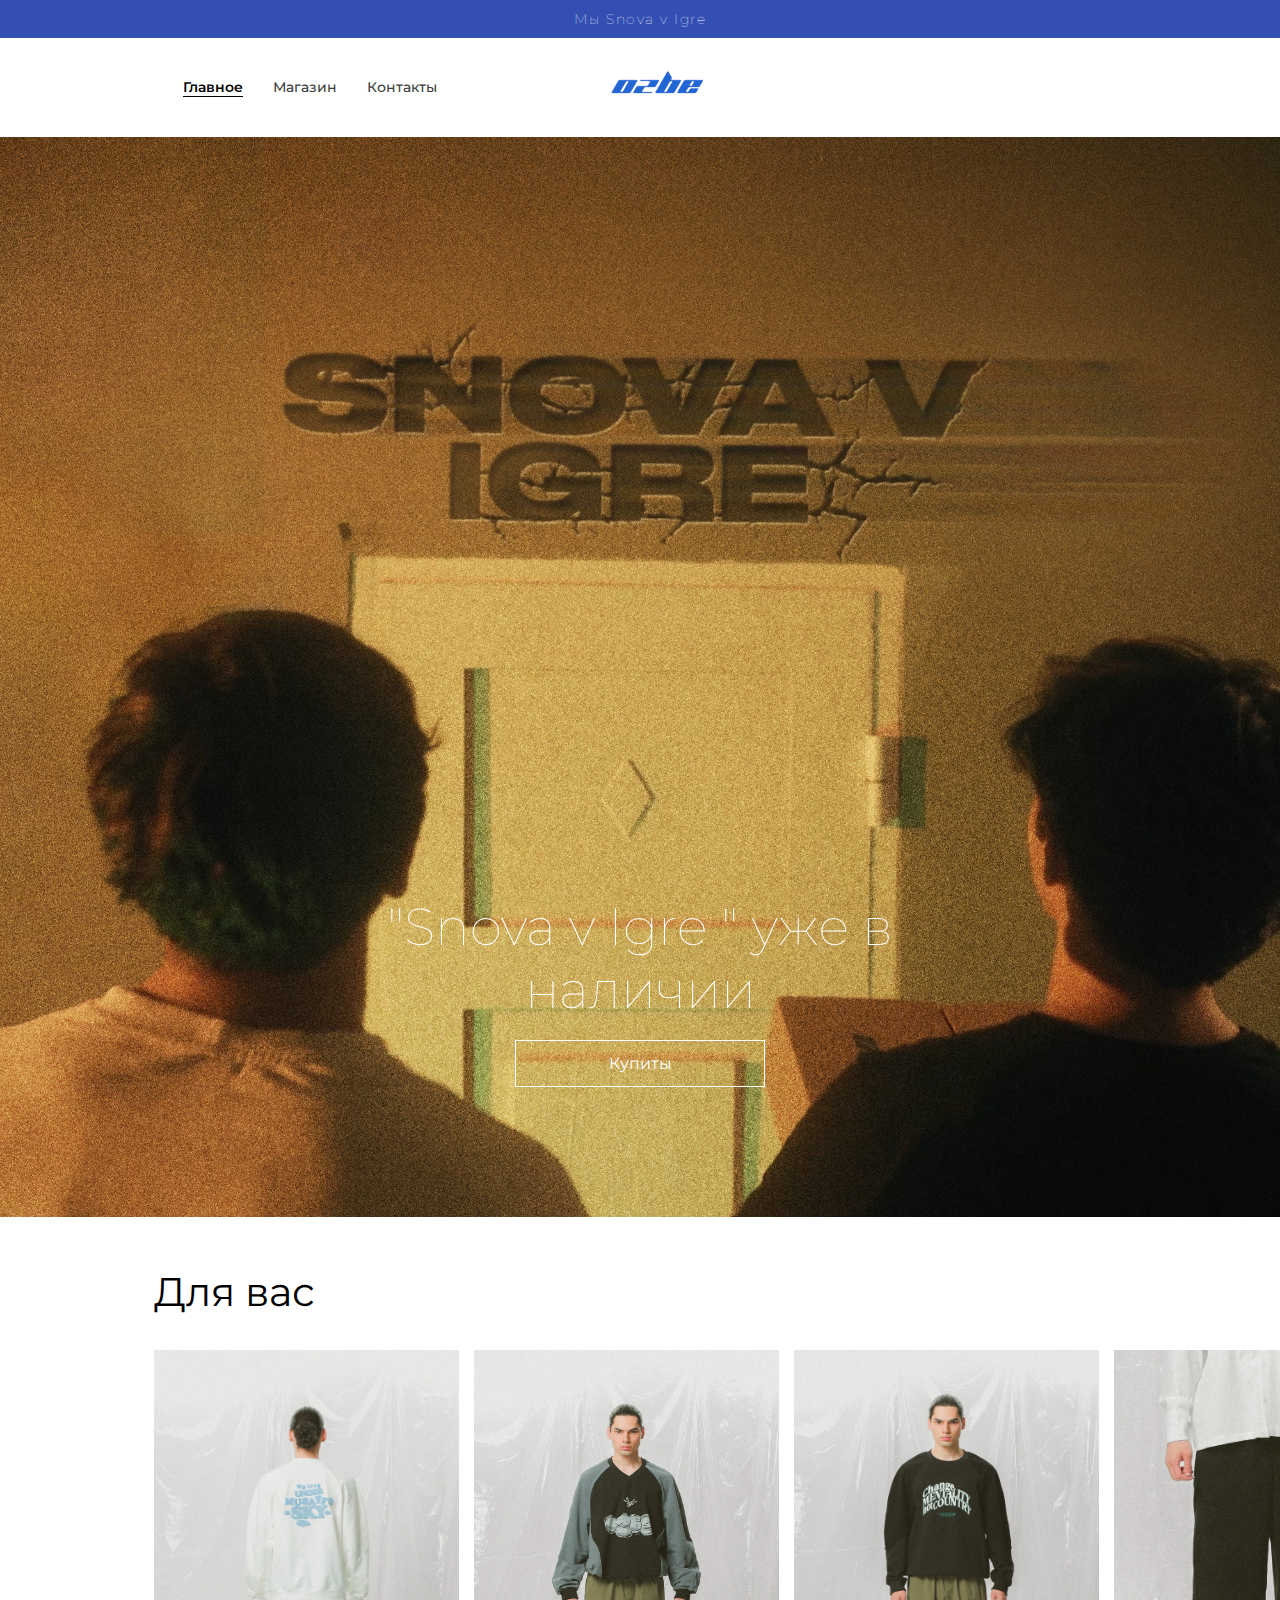
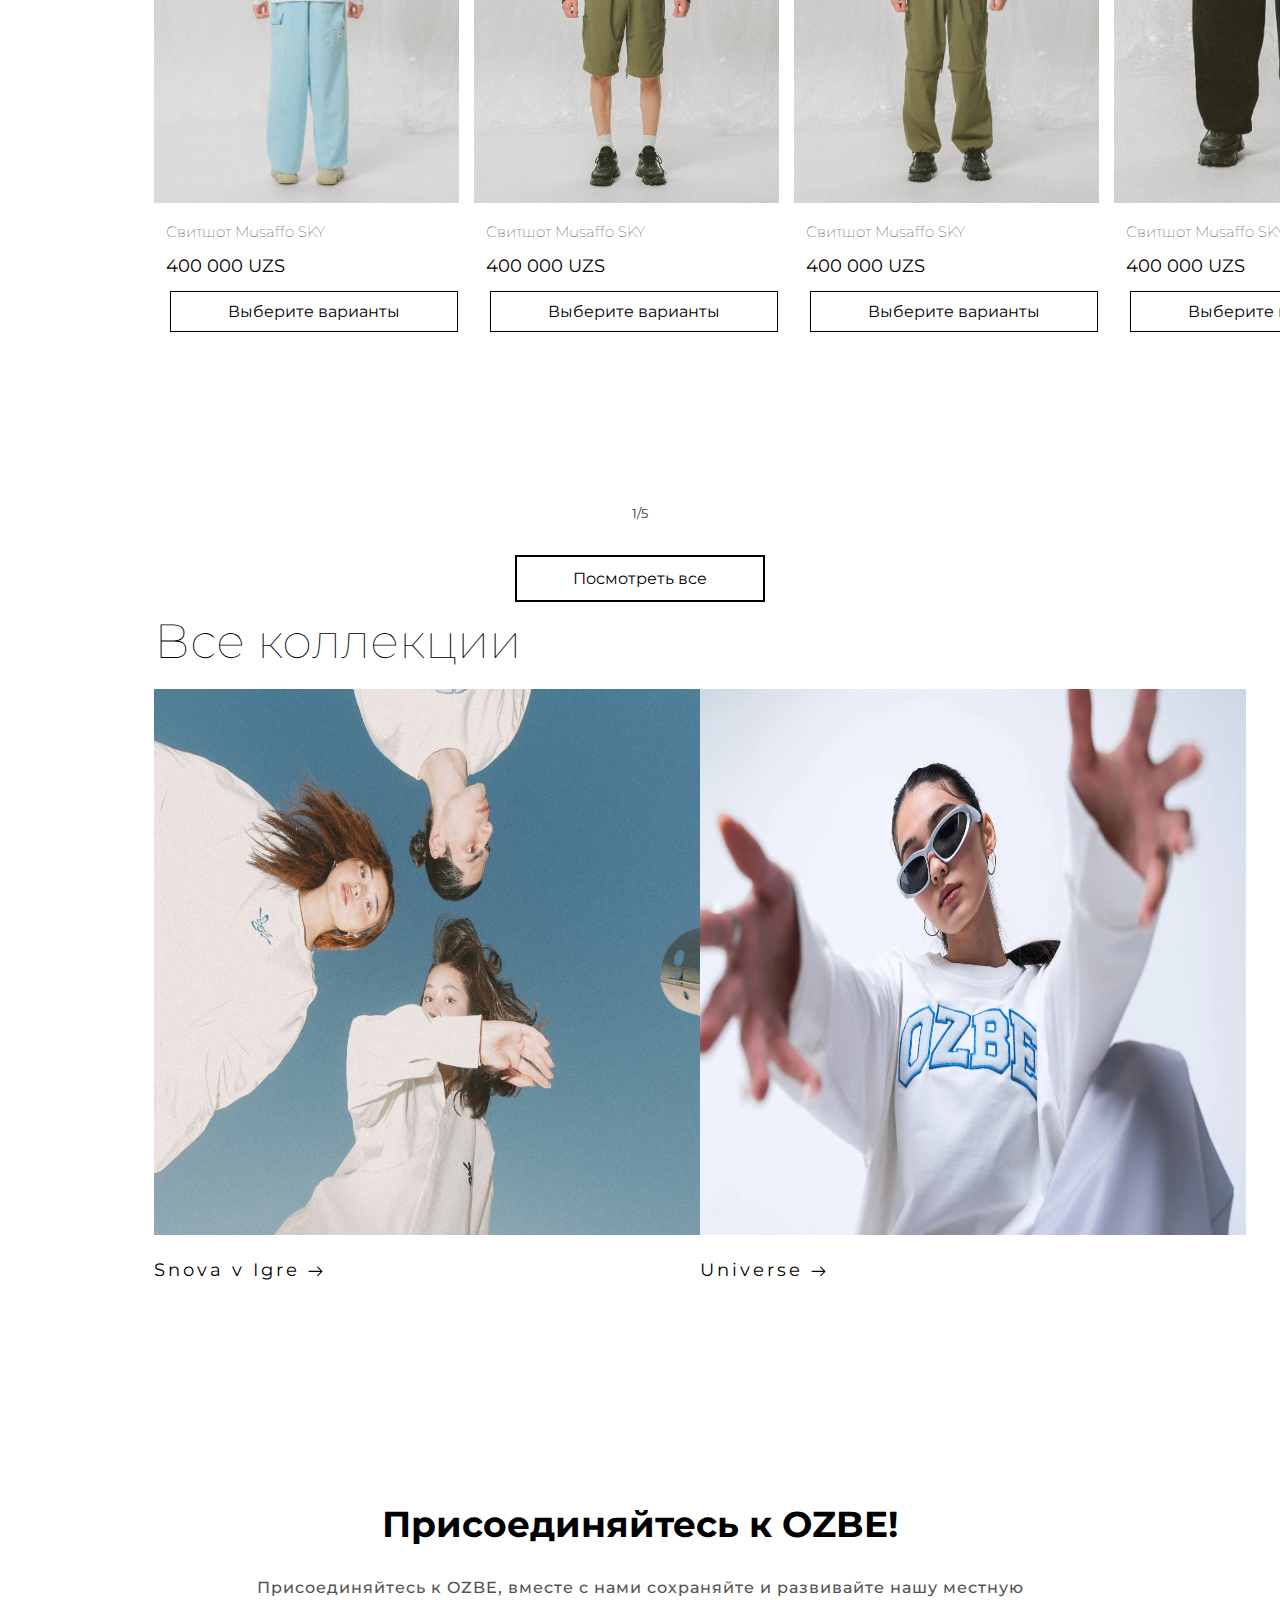
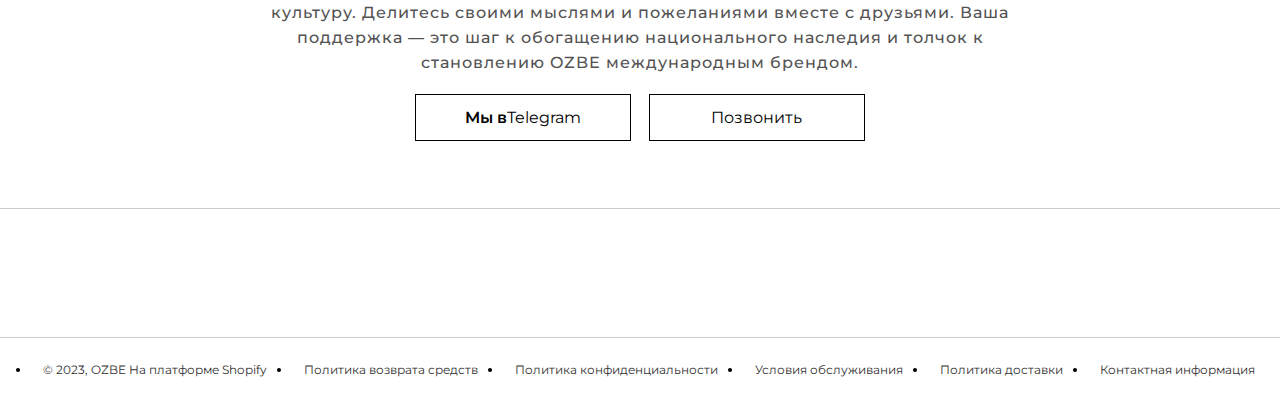
==== commit 9b340fc6: "new commit" ====
--- a/index.html
+++ b/index.html
@@ -38,9 +38,9 @@
 
         <div class="main_header">
             <div class="nav1">
-                <a href="#" class="active">Главное</a>
-                <a href="#">Магазин</a>
-                <a href="#">Контакты</a>
+                <a href="index.html" class="active">Главное</a>
+                <a href="magazine.html">Магазин</a>
+                <a href="contact.html">Контакты</a>
             </div>
 
             <div class="nav2">
@@ -48,8 +48,12 @@
             </div>
 
             <div class="nav3">
-                <a href="#"><i class="fa-solid fa-magnifying-glass"></i></a>
-                <a href="#"><i class="fa-solid fa-bag-shopping"></i></a>
+                <a href="#">
+                    <i class="fa-solid fa-magnifying-glass"></i>
+                </a>
+                <a href="#">
+                    <i class="fa-solid fa-bag-shopping"></i>
+                </a>
             </div>
 
         </div>
@@ -63,7 +67,11 @@
 
         <div class="snova-v-igre">
             <p>"Snova v Igre " уже в наличии </p>
-            <button>Купить</button>
+            <center>
+                <div class="btn">
+                    <a href="see-all.html">Купиты</a>
+                </div>
+            </center>
         </div>
     </section>
 
@@ -72,7 +80,6 @@
         <p>Для вас</p>
     </div>
     <div class="section-two">
-
         <div class="box-card">
 
             <div class="cards">
@@ -272,6 +279,19 @@
             </div>
 
         </div>
+    </div>
+    <div class="counter">
+        <div class="count">
+            <span><i class="fa-solid fa-angle-left"></i></span>
+            <span>1/5</span>
+            <span> <i class="fa-solid fa-angle-right"></i></span>
+        </div>
+        <center>
+            <div class="btn-all">
+                <a href="see-all.html">Посмотреть все</a>
+            </div>
+        </center>
+
 
     </div>
 
@@ -283,9 +303,11 @@
             <div class="left-section">
 
                 <div class="section-three-img">
-                    <img src="assest/img/POGO-18_2.jpg" alt="image">
-                </div>
-                <a href="#">
+                    <a href="see-all.html">
+                        <img src="assest/img/POGO-18_2.jpg" alt="image">
+                    </a>
+                </div>
+                <a href="see-all.html">
                     <span>Snova v Igre</span>
                     <svg viewBox="0 0 14 10" fill="none" aria-hidden="true" focusable="false" class="icon icon-arrow"
                         xmlns="http://www.w3.org/2000/svg">
@@ -300,10 +322,12 @@
             <div class="right-section">
 
                 <div class="section-three-img">
-                    <img src="assest/img/custom_resized.webp" alt="image">
-                </div>
-
-                <a href="#">
+                    <a href="universe.html">
+                        <img src="assest/img/custom_resized.webp" alt="image">
+                    </a>
+                </div>
+
+                <a href="universe.html">
                     <span> Universe </span>
                     <svg viewBox="0 0 14 10" fill="none" aria-hidden="true" focusable="false" class="icon icon-arrow"
                         xmlns="http://www.w3.org/2000/svg">
@@ -318,6 +342,7 @@
 
     </div>
 
+
     <div class="section-four">
         <center>
 
@@ -335,26 +360,30 @@
             </div>
 
             <div class="btn-ozbe">
-                <a href="#">
+                <a href="https://t.me/ozbeuz">
                     <span>
                         Mы в
                     </span>
-                     Telegram
-                </a>
-                
-                <a href="#">
-                    Pozvanit
-                </a>
-                
-            </div>
-            
+                    Telegram
+                </a>
+
+                <a href="+998901234567">
+                    Позвонить
+                </a>
+
+            </div>
+
         </center>
 
     </div>
-    <div class="future">
+    <div class="footure">
         <div class="icons">
-            <i class=" 	fab fa-instagram"></i>
-            <i class="fa-brands fa-tiktok"></i>
+            <a href="https://www.instagram.com/ozbe.uz" target="_blank">
+                <i class=" 	fab fa-instagram"></i>
+            </a>
+            <a href="https://www.tiktok.com/@ozbe.uz">
+                <i class="fa-brands fa-tiktok"></i>
+            </a>
         </div>
     </div>
     <div class="link">
@@ -363,7 +392,7 @@
             <li><a href="#"> Политика возврата средств </a></li>
             <li><a href="#"> Политика конфиденциальности </a></li>
             <li><a href="#"> Условия обслуживания</a></li>
-            <li><a href="#"> Политика доставки  </a></li>
+            <li><a href="#"> Политика доставки </a></li>
             <li><a href="#"> Контактная информация</a></li>
         </ul>
     </div>
--- a/assest/css/style.css
+++ b/assest/css/style.css
@@ -1,459 +1,563 @@
   @import url('https://fonts.googleapis.com/css2?family=Montserrat&family=Tilt+Neon&display=swap');
-* {
-    margin: 0;
-    padding: 0;
-    /* list-style: none; */
-    text-decoration: none;
-    box-sizing: border-box;
-    font-family: 'Montserrat', sans-serif;
-}
-header{
-    position: sticky;
-    top: 0;
-    z-index: 1001;
-    background-color: #fff;
-}
-header .top_header {
-    background-color: #334fb4;
-    color: #ffff;
-    padding: 10px;
-    display: flex;
-    align-items: center;
-    justify-content: center;
-   
-}
-
-.top-header-text-one {
-    font-size: 14px;
-    letter-spacing: 1.5px;
-    font-weight: 100;
-    display: block;
-}
-
-.top-header-text-one.active {
-    transition: all 0.50s ease-in;
-    display: block;
-}
-
-.top-header-text-two {
-    display: none;
-    font-size: 14px;
-    letter-spacing: 1.5px;
-
-}
-
-.top-header-text-two.active {
-    display: block;
-    transition: all 0.50s ease-in
-}
-
-.top_header span i {
-    font-size: 12px;
-    color: gray;
-    padding: 10px;
-    padding-top: 0;
-    padding-bottom: 0;
-}
-
-.prev {
-    position: absolute;
-    left: 35%;
-}
-
-.next {
-    position: absolute;
-    right: 35%;
-}
-
-.top_header span i:hover {
-    cursor: pointer;
-    scale: 1.2;
-    color: #fff;
-    transition: all 0.3s ease;
-}
-
-header .main_header {
-    display: flex;
-    justify-content: space-around;
-    font-size: 14px;
-    padding: 0px 4%;
-}
-
-header .main_header .nav1 {
-    display: flex;
-    margin-left: -30px;
-}
-
-header .main_header .nav1 .active {
-    color: black;
-    font-weight: 600;
-    border-bottom: 1px solid black;
-}
-
-/* header .main_header .nav1 .active:hover {
+
+  * {
+      margin: 0;
+      padding: 0;
+      /* list-style: none; */
+      text-decoration: none;
+      box-sizing: border-box;
+      font-family: 'Montserrat', sans-serif;
+  }
+
+  header {
+      position: sticky;
+      top: 0;
+      z-index: 1001;
+      background-color: #fff;
+  }
+
+  header .top_header {
+      background-color: #334fb4;
+      color: #ffff;
+      padding: 10px;
+      display: flex;
+      align-items: center;
+      justify-content: center;
+
+  }
+
+  .top-header-text-one {
+      font-size: 14px;
+      letter-spacing: 1.5px;
+      font-weight: 100;
+      display: block;
+  }
+
+  .top-header-text-one.active {
+      transition: all 0.50s ease-in;
+      display: block;
+  }
+
+  .top-header-text-two {
+      display: none;
+      font-size: 14px;
+      letter-spacing: 1.5px;
+
+  }
+
+  .top-header-text-two.active {
+      display: block;
+      transition: all 0.50s ease-in
+  }
+
+  .top_header span i {
+      font-size: 12px;
+      color: gray;
+      padding: 10px;
+      padding-top: 0;
+      padding-bottom: 0;
+  }
+
+  .prev {
+      position: absolute;
+      left: 35%;
+  }
+
+  .next {
+      position: absolute;
+      right: 35%;
+  }
+
+  .top_header span i:hover {
+      cursor: pointer;
+      scale: 1.2;
+      color: #fff;
+      transition: all 0.3s ease;
+  }
+
+  header .main_header {
+      display: flex;
+      justify-content: space-around;
+      font-size: 14px;
+      padding: 0px 4%;
+  }
+
+  header .main_header .nav1 {
+      display: flex;
+      margin-left: -30px;
+  }
+
+  header .main_header .nav1 .active {
+      color: black;
+      font-weight: 600;
+      border-bottom: 1px solid black;
+  }
+
+  /* header .main_header .nav1 .active:hover {
     border-bottom: 3px solid black;
 } */
 
-header .main_header .nav1 a {
-    color: rgb(61, 61, 61);
-    margin: 40px 15px;
-    font-weight: 500;
-}
-
-header .main_header .nav1 a:hover {
-    color: black;
-    border-bottom: 1px solid black;
-}
-
-header .main_header .nav2 img {
-    width: 100px;
-    margin: 25px 0 25px -140px;
-}
-
-header .main_header .nav3 a i {
-    color: black;
-    margin: 40px 10px;
-}
-
-header .main_header .nav3 a i:hover {
-    transform: scale(1.1);
-    transition: all 0.1s ease;
-}
-
-section {
-    width: 100%;
-    height: 120vh;
-    display: block;
-    position: relative;
-    overflow: hidden;
-    background: linear-gradient(#323030 #363535);
-}
-
-.parallax {
-    width: 100%;
-    height: 100%;
-    background: url("../img/OZBE.jpg");
-    background-position: top;
-    background-size: cover;
-    z-index: -99;
-}
-
-.parallax img {
-    position: absolute;
-    top: 0;
-    left: 0;
-}
-
-.snova-v-igre {
-    position: absolute;
-    bottom: 12%;
-    left: 50%;
-    transform: translateX(-50%);
-    display: block;
-    text-align: center;
-}
-
-.snova-v-igre p {
-    color: #ffff;
-    font-size: 52px;
-    font-family: Montserrat, sans-serif;
-    font-weight: 100;
-    margin-bottom: 3%;
-}
-
-.snova-v-igre button {
-    width: 122px;
-    height: 47px;
-    padding-left: 30px;
-    padding-right: 30px;
-    background: transparent;
-    border: 1px solid #fff;
-    color: #fff;
-    font-size: 1.2rem;
-    cursor: pointer;
-}
-
-.snova-v-igre button:hover {
-    border: 3px solid #fff;
-    ;
-}
-
-.section-two {
-    width: 100%;
-    height: 100vh;
-    color: #000;
-    padding: 10px 0 0 12%;
-    scrollbar-width: none;
-    overflow-x: scroll;
-}
-.section-two::-webkit-scrollbar{
-    display: none;
-}
-.header-section-two p {
-    padding: 10px 0 0 12%;
-    font-size: 2.5rem;
-    margin-bottom: 1.5rem;
-    margin-top: 2.5rem;
-}
-
-.box-card {
-    width: 100%;
-    display: grid;
-    grid-template-columns: repeat(7, 1fr);
-}
-
-.card {
-    position: relative;
-    width: 305px;
-    height: 453px;
-    left: 0;
-    top: 0;
-    overflow: hidden;
-
-}
-
-.card img {
-    width: 100%;
-    transition: all linear 0.2s;
-    overflow: hidden;
-
-}
-
-.hover-img {
-    position: absolute;
-    top: 0;
-    left: 0%;
-    opacity: 0;
-    /* display: none; */
-}
-
-.card:hover .hover-img1 {
-    opacity: 0;
-}
-
-.cards:hover img.hover-img {
-    /* display: block; */
-    opacity: 1;
-    transform: scale(1.08);
-    cursor: pointer;
-}
-
-.cards {
-    width: 320px;
-    height: auto;
-    /* background-color: #323030; */
-    display: inline-block;
-}
-
-.card-content {
-    width: 100%;
-    color: #000;
-    grid-template-rows: max-content minmax(0, 1fr) max-content auto;
-    text-align: center;
-}
-
-.card-information,
-.card-price {
-    padding: 0 12px;
-}
-
-.card-information h3,
-.card-information a {
-    font-size: 15px;
-    color: #000;
-    font-weight: 100;
-    padding: 0;
-    margin: 0;
-    text-align: left;
-    margin-top: 1.2rem;
-}
-
-.card-price p {
-    line-height: 50px;
-    font-size: 18px;
-    padding: 0;
-    margin: 0;
-    text-align: left;
-
-}
-
-.card-content button {
-    width: 90%;
-    padding: 10px;
-    color: #000;
-    cursor: pointer;
-    font-size: 16px;
-    background: transparent;
-    border: 1px solid #000;
-}
-
-.cards:hover {
-    cursor: pointer;
-}
-
-.cards:hover .card-information h3 a {
-    text-decoration: underline !important;
-}
-
-.card-content button:hover {
-    border: 2px solid #000;
-}
-
-.section-three {
-    width: 100%;
-    height: 100vh;
-    padding: 10px 12%;
-}
-
-.img-sections {
-    display: grid;
-    grid-template-columns: repeat(2, 1fr);
-    justify-content: space-evenly;
-}
-
-.section-three h1 {
-    margin-bottom: 1.2rem;
-    font-size: 48px;
-    font-weight: 100;
-}
-
-.left-section {
-    width: 100%;
-    display: block;
-}
-
-.section-three-img {
-    width: 546px;
-    height: 546px;
-    overflow: hidden;
-    margin-bottom: 1.5rem;
-}
-
-.section-three-img img {
-    width: 100%;
-    height: 100%;
-    scale: 1.3;
-    transition: all .3s ease;
-}
-.left-section svg ,
-.right-section svg{
-    transition: all ease .5s;
-    width: 15px;
-}
-.left-section a{
-    color: #000;
-    letter-spacing: 3px;
-    font-size: 18px;
-    font-family: Verdana, Geneva, Tahoma, sans-serif;
-}
-
-.right-section a{
-    color: #000;
-    letter-spacing: 3px;
-    font-size: 18px;
-    font-family: Verdana, Geneva, Tahoma, sans-serif;
-}
-.left-section:hover .section-three-img img{
-    transform: scale(1.1);
-    transition: all linear .3s;
-    cursor: pointer;
-}
-.right-section:hover .section-three-img img{
-    transform: scale(1.1);
-    transition: all linear .3s;
-    cursor: pointer;
-}
-.left-section:hover svg,
-.right-section:hover svg  {
-    transition: all ease .3s;
-    transform: translateX(5px);
-}
-.section-four{
-    width: 100%;
-    /* height: 50vh; */
-    display: flex;
-    flex-wrap: wrap;
-    padding-bottom: 4.2rem;
-}
-.header-text{
-    font-size: 18px;
-    font-weight: 100;
-    font-size: "Montserrat", sans-serif;
-    margin-bottom: 1.8rem;
-}
-.text-ozbe{
-    width: 60%;
-    color: #545353;
-    font-weight: 500;
-    letter-spacing: 1px;
-    line-height: 25px;
-}
-
-.btn-ozbe{
-    width: 450px;
-    height: 47px;
-    display: grid;
-    grid-template-columns: repeat(2,1fr);
-    text-align: center;
-    border: 1px soldi #000 ;
-    margin-top: 1.2rem;
-    gap: 1.1rem;
-}
-
-.btn-ozbe a{
-    display: flex;
-    align-items: center;
-    justify-content: center;
-    width: 100%;
-    height: 100%;
-    border: 1px solid #000;
-    padding-left: 10px;
-    padding-right: 10px;
+  header .main_header .nav1 a {
+      color: rgb(61, 61, 61);
+      margin: 40px 15px;
+      font-weight: 500;
+  }
+
+  header .main_header .nav1 a:hover {
+      color: black;
+      border-bottom: 1px solid black;
+  }
+
+  header .main_header .nav2 img {
+      width: 100px;
+      margin: 25px 0 25px -140px;
+  }
+
+  header .main_header .nav3 a i {
+      color: black;
+      margin: 40px 10px;
+  }
+
+  header .main_header .nav3 a i:hover {
+      transform: scale(1.1);
+      transition: all 0.1s ease;
+  }
+
+  section {
+      width: 100%;
+      height: 120vh;
+      display: block;
+      position: relative;
+      overflow: hidden;
+      background: linear-gradient(#323030 #363535);
+  }
+
+  .parallax {
+      width: 100%;
+      height: 100%;
+      background: url("../img/OZBE.jpg");
+      background-position: top;
+      background-size: cover;
+      z-index: -99;
+  }
+
+  .parallax img {
+      position: absolute;
+      top: 0;
+      left: 0;
+  }
+
+  .snova-v-igre {
+      position: absolute;
+      bottom: 12%;
+      left: 50%;
+      transform: translateX(-50%);
+      display: block;
+      text-align: center;
+  }
+
+  .snova-v-igre p {
+      color: #ffff;
+      font-size: 52px;
+      font-family: Montserrat, sans-serif;
+      font-weight: 100;
+      margin-bottom: 3%;
+  }
+
+  .btn {
+      width: 250px;
+      height: 47px;
+      display: flex;
+      align-items: center;
+      justify-content: center;
+      text-align: center;
+      border: 1px soldi #fff;
+      margin-top: 1.2rem;
+      gap: 1.1rem;
+  }
+
+  .btn a {
+      display: flex;
+      align-items: center;
+      justify-content: center;
+      width: 100%;
+      height: 100%;
+      border: 1px solid #fff;
+      padding-left: 10px;
+      padding-right: 10px;
+      color: #fff;
+  }
+
+  .btn a:hover {
+      border: 3px solid #fff;
+  }
+
+  .btn a span {
+      font-weight: 600;
+  }
+
+  .snova-v-igre button:hover {
+      border: 3px solid #fff;
+  }
+
+  .section-two {
+      width: 100%;
+      height: 100vh;
+      color: #000;
+      padding: 10px 0 0 12%;
+      scrollbar-width: none;
+      overflow-x: scroll;
+  }
+
+  .section-two::-webkit-scrollbar {
+      display: none;
+  }
+
+  .header-section-two p {
+      padding: 10px 0 0 12%;
+      font-size: 2.5rem;
+      margin-bottom: 1.5rem;
+      margin-top: 2.5rem;
+  }
+
+  .box-card {
+      width: 100%;
+      display: grid;
+      grid-template-columns: repeat(7, 1fr);
+  }
+
+  .card {
+      position: relative;
+      width: 305px;
+      height: 453px;
+      left: 0;
+      top: 0;
+      overflow: hidden;
+  }
+
+  .card img {
+      width: 100%;
+      transition: all linear 0.2s;
+      overflow: hidden;
+  }
+
+  .hover-img {
+      position: absolute;
+      top: 0;
+      left: 0%;
+      opacity: 0;
+  }
+
+  .card:hover .hover-img1 {
+      opacity: 0;
+  }
+
+  .cards:hover img.hover-img {
+      /* display: block; */
+      opacity: 1;
+      transform: scale(1.08);
+      cursor: pointer;
+  }
+
+  .cards {
+      width: 320px;
+      height: auto;
+      /* background-color: #323030; */
+      display: inline-block;
+  }
+
+  .card-content {
+      width: 100%;
+      color: #000;
+      grid-template-rows: max-content minmax(0, 1fr) max-content auto;
+      text-align: center;
+  }
+
+  .card-information,
+  .card-price {
+      padding: 0 12px;
+  }
+
+  .card-information h3,
+  .card-information a {
+      font-size: 15px;
+      color: #000;
+      font-weight: 100;
+      padding: 0;
+      margin: 0;
+      text-align: left;
+      margin-top: 1.2rem;
+  }
+
+  .card-price p {
+      line-height: 50px;
+      font-size: 18px;
+      padding: 0;
+      margin: 0;
+      text-align: left;
+
+  }
+
+  .card-content button {
+      width: 90%;
+      padding: 10px;
+      color: #000;
+      cursor: pointer;
+      font-size: 16px;
+      background: transparent;
+      border: 1px solid #000;
+  }
+
+  .cards:hover {
+      cursor: pointer;
+  }
+
+  .cards:hover .card-information h3 a {
+      text-decoration: underline !important;
+  }
+
+  .card-content button:hover {
+      border: 2px solid #000;
+  }
+
+  .counter {
+      width: 100%;
+      display: grid;
+      align-items: top;
+      justify-content: center;
+      list-style: none;
+      margin-top: -150px;
+  }
+
+  .count {
+      width: 100%;
+      display: flex;
+      align-items: top;
+      justify-content: center;
+      color: #ccc;
+      font-size: 13px;
+  }
+
+  .count span {
+      padding: 15px;
+      color: #323030;
+  }
+
+  .count span i {
+      color: #ccc;
+      cursor: pointer;
+      font-size: 16px;
+  }
+
+  .btn-all {
+      width: 250px;
+      height: 47px;
+      display: flex;
+      align-items: center;
+      justify-content: center;
+      text-align: center;
+      border: 1px solid #000000;
+      margin-top: 1.2rem;
+      gap: 1.1rem;
+  }
+
+  .btn-all a {
+      display: flex;
+      align-items: center;
+      justify-content: center;
+      width: 100%;
+      height: 100%;
+      border: 1px solid #000;
+      padding-left: 10px;
+      padding-right: 10px;
+      color: #000;
+  }
+
+  .btn-all a:hover {
+      border: 3px solid #000;
+  }
+
+  .btn-all a span {
+      font-weight: 600;
+  }
+
+  .section-three {
+      width: 100%;
+      height: 100vh;
+      padding: 10px 12%;
+  }
+
+  .img-sections {
+      display: grid;
+      grid-template-columns: repeat(2, 1fr);
+      justify-content: space-evenly;
+  }
+
+  .section-three h1 {
+      margin-bottom: 1.2rem;
+      font-size: 48px;
+      font-weight: 100;
+  }
+
+  .left-section {
+      width: 100%;
+      display: block;
+  }
+
+  .section-three-img {
+      width: 546px;
+      height: 546px;
+      overflow: hidden;
+      margin-bottom: 1.5rem;
+  }
+
+  .section-three-img img {
+      width: 100%;
+      height: 100%;
+      scale: 1.3;
+      transition: all .3s ease;
+  }
+
+  .left-section svg,
+  .right-section svg {
+      transition: all ease .5s;
+      width: 15px;
+  }
+
+  .left-section a {
+      color: #000;
+      letter-spacing: 3px;
+      font-size: 18px;
+      font-family: Verdana, Geneva, Tahoma, sans-serif;
+  }
+
+  .right-section a {
+      color: #000;
+      letter-spacing: 3px;
+      font-size: 18px;
+      font-family: Verdana, Geneva, Tahoma, sans-serif;
+  }
+
+  .left-section:hover .section-three-img img {
+      transform: scale(1.1);
+      transition: all linear .3s;
+      cursor: pointer;
+  }
+
+  .right-section:hover .section-three-img img {
+      transform: scale(1.1);
+      transition: all linear .3s;
+      cursor: pointer;
+  }
+
+  .left-section:hover svg,
+  .right-section:hover svg {
+      transition: all ease .3s;
+      transform: translateX(5px);
+  }
+
+  .section-four {
+      width: 100%;
+      /* height: 50vh; */
+      display: flex;
+      flex-wrap: wrap;
+      padding-bottom: 4.2rem;
+  }
+
+  .header-text {
+      font-size: 18px;
+      font-weight: 100;
+      font-size: "Montserrat", sans-serif;
+      margin-bottom: 1.8rem;
+  }
+
+  .text-ozbe {
+      width: 60%;
+      color: #545353;
+      font-weight: 500;
+      letter-spacing: 1px;
+      line-height: 25px;
+  }
+
+  .btn-ozbe {
+      width: 450px;
+      height: 47px;
+      display: grid;
+      grid-template-columns: repeat(2, 1fr);
+      text-align: center;
+      border: 1px soldi #000;
+      margin-top: 1.2rem;
+      gap: 1.1rem;
+  }
+
+  .btn-ozbe a {
+      display: flex;
+      align-items: center;
+      justify-content: center;
+      width: 100%;
+      height: 100%;
+      border: 1px solid #000;
+      padding-left: 10px;
+      padding-right: 10px;
+      color: #000;
+  }
+
+  .btn-ozbe a:hover {
+      border: 3px solid #000;
+  }
+
+  .btn-ozbe a span {
+      font-weight: 600;
+  }
+
+  .footure {
+      width: 100%;
+      height: 100%;
+      display: flex;
+      align-items: center;
+      justify-content: center;
+      padding-top: 4rem;
+      padding-bottom: 4rem;
+      border-bottom: 1px solid #ccc;
+      border-top: 1px solid #ccc;
+  }
+
+  .icons {
+      display: grid;
+      grid-template-columns: repeat(2, 1fr);
+      gap: 2rem;
+      font-size: 20px;
+  }
+  .icons a{
     color: #000;
 }
-.btn-ozbe a:hover{
-    border: 3px solid #000;
-}
-.btn-ozbe a span{
-    font-weight: 600;
-}
-.future{
-    width: 100%;
-    height: 100%;
-    display: flex;
-    align-items: center;
-    justify-content: center;
-    padding-top: 4rem;
-    padding-bottom: 4rem;
-    border-bottom: 1px solid #ccc;
-    border-top: 1px solid #ccc;
-}
-.icons{
-    display: grid;
-    grid-template-columns: repeat(2,1fr);
-    gap: 2rem;
-    font-size: 20px;
-}
-.icons i:hover {
-    transform: scale(1.1);
-    cursor: pointer;
-}
-.link{
-    width: 100%;
-    display: flex;
-    align-items: center;
-    justify-content: center;
-    margin-top: 1.5rem;
-    margin-bottom: 1.5rem;
-}
-.link ul{
-    display: flex;
-    align-items: center;
-    justify-content: space-between;
-    font-size: 12px;
-    list-style:inside;
-}
-.link ul li a{
-    color: #323030;
-    padding: 10px;
-}+  .icons i:hover {
+      transform: scale(1.1);
+      cursor: pointer;
+  }
+
+  .link {
+      width: 100%;
+      display: flex;
+      align-items: center;
+      justify-content: center;
+      margin-top: 1.5rem;
+      margin-bottom: 1.5rem;
+  }
+
+  .link ul {
+      display: flex;
+      align-items: center;
+      justify-content: space-between;
+      font-size: 12px;
+      list-style: inside;
+  }
+
+  .link ul li a {
+      color: #323030;
+      padding: 10px;
+  }
+
+  .link ul li a:hover {
+      text-decoration: underline;
+  }